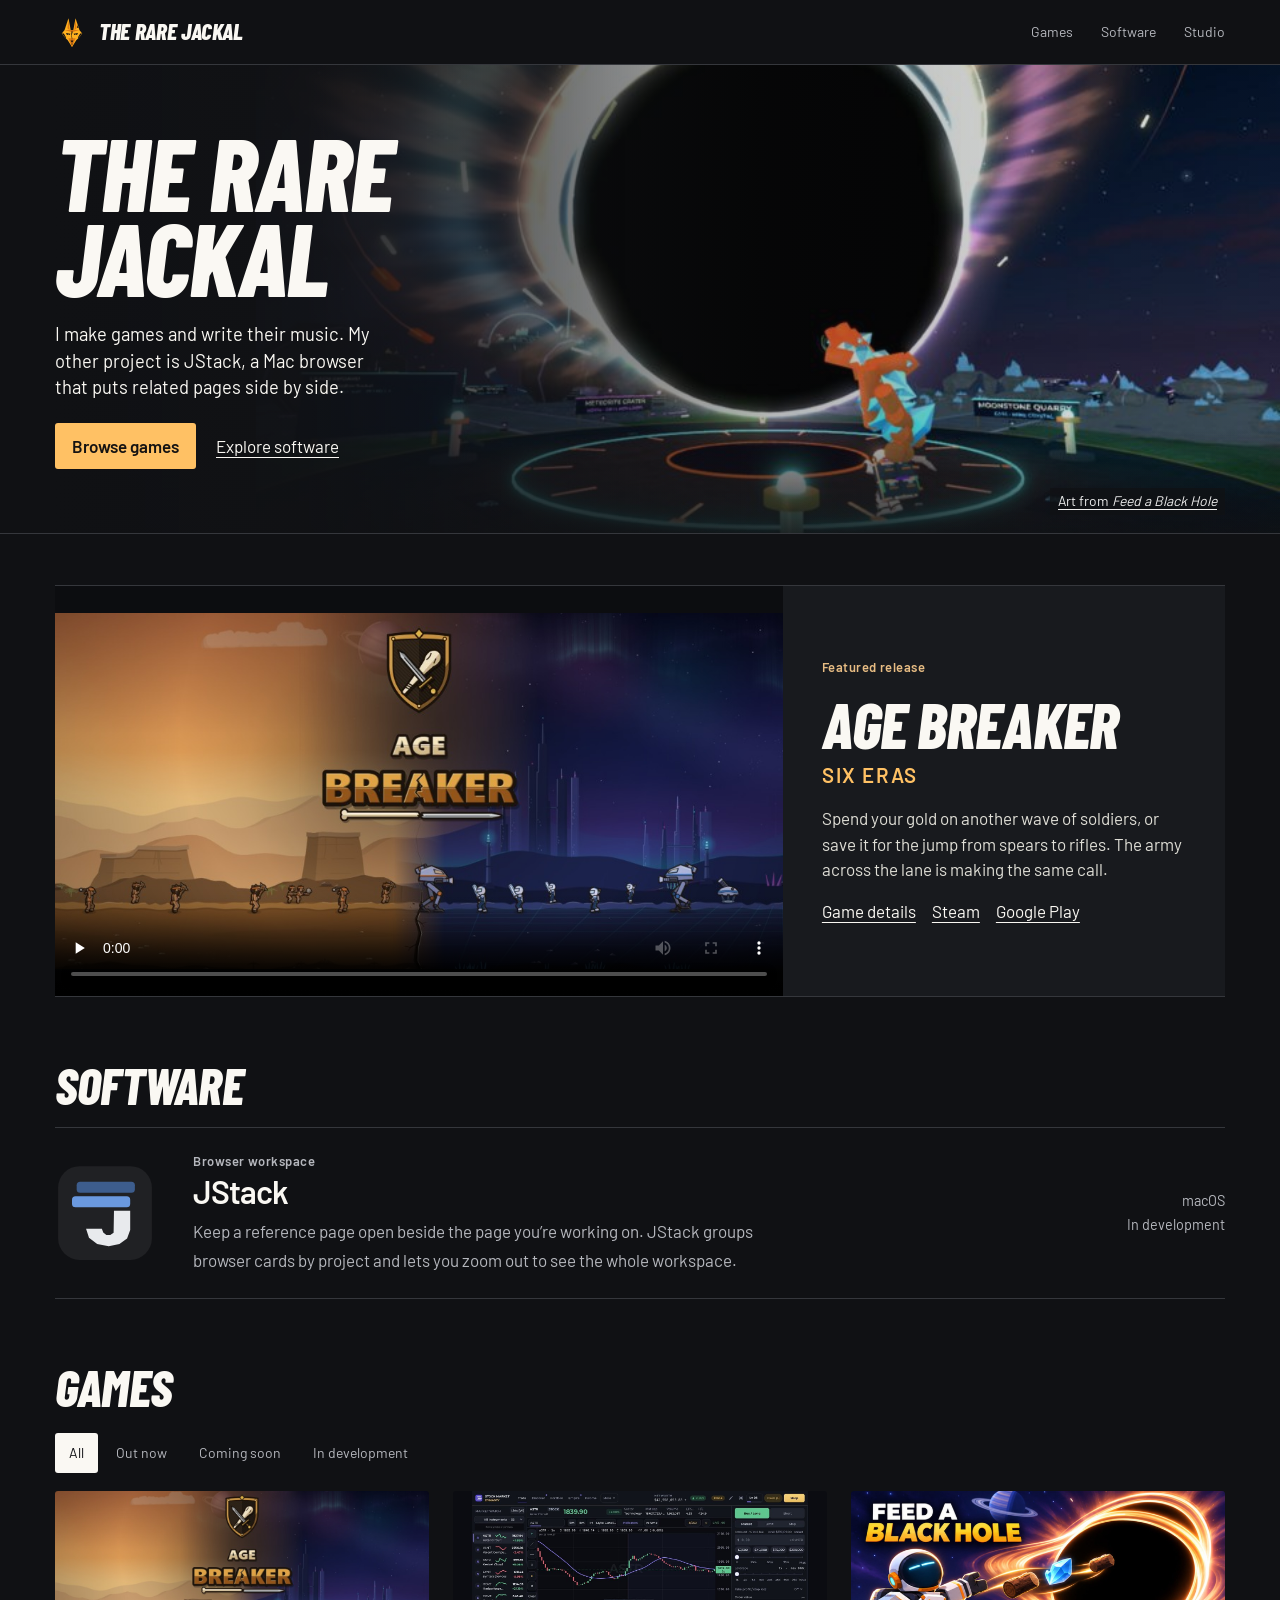
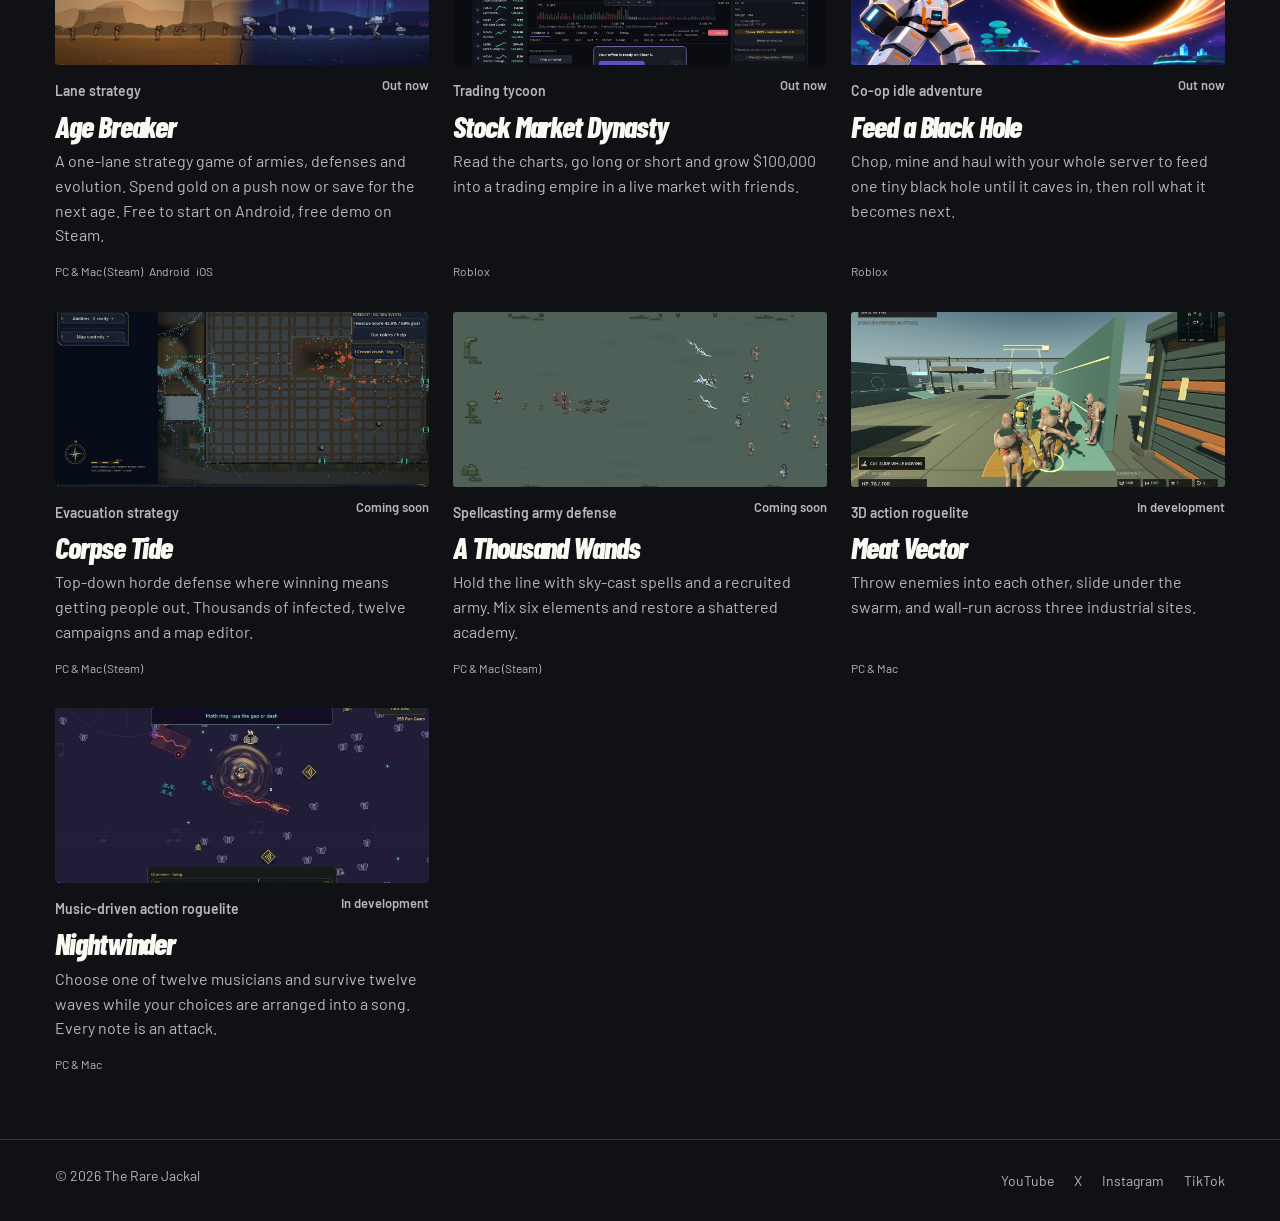
==== index.html @ 765738dc "Restore a dark studio identity with game artwork and bespoke project copy" ====
<!DOCTYPE html>
<html lang="en">
<head>
<meta charset="utf-8">
<meta name="viewport" content="width=device-width, initial-scale=1">
<title>The Rare Jackal · Independent Development Studio</title>
<meta name="description" content="The Rare Jackal is an independent, one-person development studio for games, software, and interactive experiments.">
<link rel="canonical" href="https://rarejackal.com/">
<meta name="theme-color" content="#101114">
<meta property="og:type" content="website">
<meta property="og:site_name" content="The Rare Jackal">
<meta property="og:title" content="The Rare Jackal · Independent Development Studio">
<meta property="og:description" content="The Rare Jackal is an independent, one-person development studio for games, software, and interactive experiments.">
<meta property="og:url" content="https://rarejackal.com/">
<meta property="og:image" content="https://rarejackal.com/assets/og.png?v=0aefa5a3">
<meta name="twitter:card" content="summary_large_image">
<meta name="twitter:site" content="@TheRareJackal">
<link rel="icon" href="assets/mark.svg?v=38f12c35" type="image/svg+xml">
<link rel="icon" href="assets/icon-512.png?v=ac99771d" type="image/png" sizes="512x512">
<link rel="apple-touch-icon" href="assets/apple-touch-icon.png?v=670f7b81">
<link rel="stylesheet" href="assets/site.css?v=91d76487">
</head>
<body class="home">
<a class="skip" href="#main">Skip to content</a>
<nav class="nav" aria-label="Main">
  <div class="wrap">
    <a class="brand" href="./" aria-label="The Rare Jackal home"><img src="assets/mark.svg?v=38f12c35" alt="">The Rare Jackal</a>
    <ul>
      <li><a href="#games">Games</a></li>
      <li><a href="#software">Software</a></li>
      <li><a href="#studio">Studio</a></li>
    </ul>
  </div>
</nav>
<main id="main">
<header class="masthead" id="studio">
  <div class="wrap masthead-inner">
    <h1>The Rare<br>Jackal</h1>
    <p>I make games and write their music. My other project is JStack, a Mac browser that puts related pages side by side.</p>
    <nav class="project-links" aria-label="Browse projects"><a href="#games">Browse games</a><a href="#software">Explore software</a></nav>
    <a class="art-credit" href="games/feed-a-black-hole/">Art from <i>Feed a Black Hole</i></a>
  </div>
</header>
<section class="release wrap" aria-labelledby="release-title">
  <div class="release-art">
    <video src="assets/age-breaker-trailer.mp4?v=72bb2cd7" poster="assets/age-breaker.jpg?v=9fab124a" controls preload="none" playsinline aria-label="Age Breaker trailer"></video>
  </div>
  <div class="release-copy">
    <p class="kind">Featured release</p>
    <h2 id="release-title">Age Breaker<small>Six Eras</small></h2>
    <p>Spend your gold on another wave of soldiers, or save it for the jump from spears to rifles. The army across the lane is making the same call.</p>
    <div class="release-links">
      <a href="games/age-breaker/">Game details</a>
      <a href="https://store.steampowered.com/app/5431200/">Steam</a> <a href="https://play.google.com/store/apps/details?id=io.exodata.agebreaker">Google Play</a>
    </div>
  </div>
</section>
<section class="software wrap" id="software">
  <h2>Software</h2>
  <article class="software-entry">
          <img src="assets/jstack.svg?v=5a0355ba" width="100" height="100" alt="">
          <div><p class="kind">Browser workspace</p><h3>JStack</h3>
          <p>Keep a reference page open beside the page you’re working on. JStack groups browser cards by project and lets you zoom out to see the whole workspace.</p></div>
          <p class="availability">macOS<br>In development</p>
        </article>
</section>
<section id="games">
  <div class="wrap">
    <div class="section-head">
      <h2>Games</h2>
    </div>
    <div class="filters" role="group" aria-label="Filter games"><button type="button" data-k="all" aria-pressed="true">All</button><button type="button" data-k="out" aria-pressed="false">Out now</button><button type="button" data-k="soon" aria-pressed="false">Coming soon</button><button type="button" data-k="dev" aria-pressed="false">In development</button></div>
    <div class="grid">
      <a class="card" data-status="out" href="games/age-breaker/" style="--accent:#ffb01f">
        <div class="art"><img src="assets/age-breaker.jpg?v=9fab124a" alt="" loading="lazy"></div>
        <div class="body">
          <div class="top"><span class="genre">Lane strategy</span><span class="tag out">Out now</span></div>
          <h3>Age Breaker</h3>
          <p>A one-lane strategy game of armies, defenses and evolution. Spend gold on a push now or save for the next age. Free to start on Android, free demo on Steam.</p>
          <div class="chips"><span>PC &amp; Mac (Steam)</span><span>Android</span><span>iOS</span></div>
        </div>
      </a>
      <a class="card" data-status="out" href="games/stock-market-dynasty/" style="--accent:#3ee07a">
        <div class="art"><img src="assets/stock-market-dynasty.jpg?v=1f553d8a" alt="" loading="lazy"></div>
        <div class="body">
          <div class="top"><span class="genre">Trading tycoon</span><span class="tag out">Out now</span></div>
          <h3>Stock Market Dynasty</h3>
          <p>Read the charts, go long or short and grow $100,000 into a trading empire in a live market with friends.</p>
          <div class="chips"><span>Roblox</span></div>
        </div>
      </a>
      <a class="card" data-status="out" href="games/feed-a-black-hole/" style="--accent:#8b5cff">
        <div class="art"><img src="assets/feed-a-black-hole.jpg?v=176bd420" alt="" loading="lazy"></div>
        <div class="body">
          <div class="top"><span class="genre">Co-op idle adventure</span><span class="tag out">Out now</span></div>
          <h3>Feed a Black Hole</h3>
          <p>Chop, mine and haul with your whole server to feed one tiny black hole until it caves in, then roll what it becomes next.</p>
          <div class="chips"><span>Roblox</span></div>
        </div>
      </a>
      <a class="card" data-status="soon" href="games/corpse-tide/" style="--accent:#ff4b52">
        <div class="art"><img src="assets/corpse-tide.jpg?v=2adc0511" alt="" loading="lazy"></div>
        <div class="body">
          <div class="top"><span class="genre">Evacuation strategy</span><span class="tag soon">Coming soon</span></div>
          <h3>Corpse Tide</h3>
          <p>Top-down horde defense where winning means getting people out. Thousands of infected, twelve campaigns and a map editor.</p>
          <div class="chips"><span>PC &amp; Mac (Steam)</span></div>
        </div>
      </a>
      <a class="card" data-status="soon" href="games/a-thousand-wands/" style="--accent:#b98cff">
        <div class="art"><img src="assets/a-thousand-wands.jpg?v=71efea26" alt="" loading="lazy"></div>
        <div class="body">
          <div class="top"><span class="genre">Spellcasting army defense</span><span class="tag soon">Coming soon</span></div>
          <h3>A Thousand Wands</h3>
          <p>Hold the line with sky-cast spells and a recruited army. Mix six elements and restore a shattered academy.</p>
          <div class="chips"><span>PC &amp; Mac (Steam)</span></div>
        </div>
      </a>
      <a class="card" data-status="dev" href="games/meat-vector/" style="--accent:#3fd4e0">
        <div class="art"><img src="assets/meat-vector.jpg?v=9cb799c8" alt="" loading="lazy"></div>
        <div class="body">
          <div class="top"><span class="genre">3D action roguelite</span><span class="tag dev">In development</span></div>
          <h3>Meat Vector</h3>
          <p>Throw enemies into each other, slide under the swarm, and wall-run across three industrial sites.</p>
          <div class="chips"><span>PC &amp; Mac</span></div>
        </div>
      </a>
      <a class="card" data-status="dev" href="games/nightwinder/" style="--accent:#e8c26a">
        <div class="art"><img src="assets/nightwinder.jpg?v=10ef9610" alt="" loading="lazy"></div>
        <div class="body">
          <div class="top"><span class="genre">Music-driven action roguelite</span><span class="tag dev">In development</span></div>
          <h3>Nightwinder</h3>
          <p>Choose one of twelve musicians and survive twelve waves while your choices are arranged into a song. Every note is an attack.</p>
          <div class="chips"><span>PC &amp; Mac</span></div>
        </div>
      </a>
    </div>
  </div>
</section>

</main>

<footer id="follow">
  <div class="wrap">
    <span>© 2026 The Rare Jackal</span>
    <nav class="foot-social" aria-label="Social">
      <a href="https://www.youtube.com/@RareJackal">YouTube</a>
      <a href="https://x.com/TheRareJackal">X</a>
      <a href="https://www.instagram.com/therarejackaldev/">Instagram</a>
      <a href="https://www.tiktok.com/@rare.jackal">TikTok</a>
    </nav>
  </div>
</footer>
<script src="assets/site.js?v=eb383551" defer></script>
</body>
</html>
---- assets/site.css ----
@font-face {
  font-family: Barlow;
  src: url("fonts/barlow-regular.ttf") format("truetype");
  font-weight: 400;
  font-display: swap;
}
@font-face {
  font-family: Barlow;
  src: url("fonts/barlow-semibold.ttf") format("truetype");
  font-weight: 600;
  font-display: swap;
}
@font-face {
  font-family: "Barlow Condensed";
  src: url("fonts/barlow-condensed-extrabold-italic.ttf") format("truetype");
  font-style: italic;
  font-weight: 800;
  font-display: swap;
}
:root{
  --bg:#101114; --bg-2:#181a1e; --bg-3:#292b30; --line:#35373c; color-scheme:dark;
  --ink:#faf8f3; --muted:#b5b7bd; --amber:#ffc164; --accent:#ffc164;
  --display:"Barlow Condensed","Arial Narrow",sans-serif; --body:"Barlow",system-ui,sans-serif;
  --r:14px; --ease:cubic-bezier(.2,.7,.1,1);
}
*{box-sizing:border-box;margin:0;padding:0}

body{background:var(--bg);color:var(--ink);font:400 17px/1.65 var(--body);-webkit-font-smoothing:antialiased;overflow-x:hidden}
a{color:inherit}
img,video,svg{display:block;max-width:100%}
:focus-visible{outline:2px solid var(--accent);outline-offset:3px}
::selection{background:var(--amber);color:#16110a}
[id]{scroll-margin-top:80px}
.skip{position:absolute;left:-999px;top:8px;z-index:200;background:var(--amber);color:#16110a;padding:10px 14px;font-weight:600;border-radius:8px}
.skip:focus{left:8px}
.wrap{width:min(1120px,100% - 32px);margin-inline:auto}
.eyebrow{display:flex;align-items:center;gap:10px;font:600 12px/1 var(--body);letter-spacing:.16em;text-transform:uppercase;color:var(--accent)}
.eyebrow::before{content:"";width:22px;height:2px;background:currentColor;border-radius:2px}
h1,h2,h3{font-family:var(--display);font-weight:700;line-height:1.05;letter-spacing:-.035em}

/* nav */
.nav{position:sticky;top:0;z-index:60;background:var(--bg);border-bottom:1px solid var(--line)}
.nav .wrap{display:flex;align-items:center;justify-content:space-between;height:64px}
.brand{display:flex;align-items:center;gap:10px;text-decoration:none;font:700 16px var(--display);letter-spacing:-.02em}
.brand img{width:34px;height:34px}
.nav ul{display:flex;gap:28px;list-style:none;font-size:14px;font-weight:500}
.nav ul a{text-decoration:none;color:var(--muted);transition:color .2s}
.nav ul a:hover{color:var(--ink)}

/* buttons */
.btns{display:flex;flex-wrap:wrap;gap:10px}
.btn{display:inline-flex;align-items:center;justify-content:center;padding:12px 20px;font:600 14px/1.2 var(--body);text-decoration:none;border:0;border-radius:10px;cursor:pointer;transition:background .2s,filter .2s}
.btn-primary{background:var(--accent);color:#120d06}
.btn-primary:hover{filter:brightness(1.08)}
.btn-ghost{background:rgba(255,255,255,.07);color:var(--ink)}
a.btn-ghost:hover,button.btn-ghost:hover{background:rgba(255,255,255,.13)}
.btn-off{background:transparent;color:var(--muted);box-shadow:inset 0 0 0 1px var(--line);cursor:default}

/* tags */
.tag{display:inline-block;align-self:flex-start;padding:5px 9px;font:600 11px/1 var(--body);letter-spacing:.1em;text-transform:uppercase;border-radius:999px;white-space:nowrap}
.tag.out{background:rgba(255,176,31,.14);color:#ffc44d}
.tag.soon{background:rgba(95,227,192,.12);color:#5fe3c0}
.tag.dev{background:rgba(255,255,255,.06);color:var(--muted)}
.chips{display:flex;gap:6px;flex-wrap:wrap}
.chips span{font-size:12px;padding:3px 9px;background:rgba(255,255,255,.05);color:var(--muted);border-radius:999px}

section{padding:64px 0;position:relative}
.section-head{display:flex;justify-content:space-between;align-items:end;gap:24px;margin-bottom:22px}
.section-head h2{font-size:clamp(32px,4vw,50px);}
.section-head p{color:var(--muted);max-width:38ch}

.genre{color:var(--accent);font-weight:600;font-size:14px}
.when{font-size:13px;color:var(--muted)}

/* filters */
.filters{display:inline-flex;gap:4px;padding:4px;margin-bottom:18px;background:var(--bg-2);border:1px solid var(--line);border-radius:12px;flex-wrap:wrap}
.filters button{font:500 14px var(--body);padding:8px 14px;background:transparent;color:var(--muted);border:0;border-radius:8px;cursor:pointer;transition:background .2s,color .2s}
.filters button[aria-pressed="true"]{background:var(--bg-3);color:var(--ink)}
.filters button:hover:not([aria-pressed="true"]){color:var(--ink)}

/* cards */
.grid{display:grid;grid-template-columns:repeat(3,1fr);gap:20px}
.card{background:var(--bg-2);border:1px solid var(--line);border-radius:var(--r);overflow:hidden;display:flex;flex-direction:column;text-decoration:none}
.card:hover{border-color:var(--amber)}
.card .art{aspect-ratio:920/430;overflow:hidden;background:var(--bg-3)}
.card .art img{width:100%;height:100%;object-fit:cover}
.card .genre{color:var(--muted)}
.card .body{padding:18px 20px 20px;display:flex;flex-direction:column;gap:8px;flex:1}
.card .top{display:flex;justify-content:space-between;align-items:center;gap:10px;flex-wrap:wrap}
.card h3{font-size:21px}
.card p{color:var(--muted);font-size:16px;line-height:1.55}
.card .chips{margin-top:auto;padding-top:6px}
.card.hide{display:none}

footer{padding:24px 0;border-top:1px solid var(--line);color:var(--muted);font-size:14px}
footer .wrap{display:flex;justify-content:space-between;gap:16px;flex-wrap:wrap}
.foot-social{display:flex;gap:20px;flex-wrap:wrap}
.foot-social a{text-decoration:none}
.foot-social a:hover{color:var(--ink)}

/* game page */
.ghero{position:relative;min-height:min(50svh,480px);display:flex;align-items:flex-end;padding:64px 0 32px;overflow:hidden}
.ghero .bg{position:absolute;inset:0;background-size:cover;background-position:center;-webkit-mask-image:linear-gradient(to bottom,#000 40%,transparent 100%);mask-image:linear-gradient(to bottom,#000 40%,transparent 100%)}
.ghero::before{content:"";position:absolute;inset:0;z-index:1;background:linear-gradient(90deg,rgba(12,12,17,.92) 0%,rgba(12,12,17,.65) 50%,rgba(12,12,17,.2) 100%),radial-gradient(60% 55% at 0% 80%,color-mix(in srgb,var(--accent) 18%,transparent),transparent 70%)}
.ghero .wrap{position:relative;z-index:2}
.crumb{font-size:13px;color:var(--muted);margin-bottom:18px}
.crumb a{text-decoration:none;color:var(--muted)}
.crumb a:hover{color:var(--ink)}
.ghero h1{font-size:clamp(44px,6.4vw,88px);line-height:1.02;max-width:14ch}
.ghero .sub{font:700 clamp(18px,2vw,24px) var(--display);color:var(--accent);text-transform:uppercase;letter-spacing:.05em;margin-top:10px}
.ghero .tagline{font-size:clamp(18px,1.7vw,21px);max-width:40ch;margin:14px 0 16px}
.ghero .meta{display:flex;gap:12px;align-items:center;flex-wrap:wrap;margin-bottom:22px}
.trailer{background:#000;aspect-ratio:16/9;border-radius:var(--r);overflow:hidden;border:1px solid var(--line)}
.trailer video{width:100%;height:100%;object-fit:cover}
.concept .wrap{display:grid;grid-template-columns:.85fr 1.15fr;gap:64px;align-items:start}
.concept .copy p{color:var(--muted);margin-bottom:14px}
.features{display:grid;grid-template-columns:repeat(3,1fr);gap:12px}
.feature{background:var(--bg-2);border:1px solid var(--line);border-radius:12px;padding:18px 20px;border-top:2px solid var(--accent)}
.feature h3{font:700 17px/1.25 var(--display);text-transform:uppercase;margin-bottom:6px}
.feature p{font-size:15px;color:var(--muted);line-height:1.55}
.gallery{display:grid;grid-template-columns:repeat(4,1fr);grid-auto-rows:clamp(120px,12.5vw,165px);gap:12px}
.gallery button{position:relative;border:0;padding:0;background:#000;cursor:zoom-in;overflow:hidden;border-radius:10px}
.gallery button:first-child{grid-column:span 2;grid-row:span 2}
.gallery.few{grid-template-columns:1fr 1fr;grid-auto-rows:clamp(180px,26vw,320px)}
.gallery.few button:first-child{grid-column:auto;grid-row:auto}
.gallery img{width:100%;height:100%;object-fit:cover;transition:transform .5s var(--ease)}
.gallery button:hover img{transform:scale(1.03)}
.gallery .caption{position:absolute;left:0;right:0;bottom:0;padding:24px 12px 10px;font-size:13px;text-align:left;color:var(--ink);background:linear-gradient(transparent,rgba(0,0,0,.75));opacity:0;transition:opacity .3s}
.gallery button:hover .caption,.gallery button:focus-visible .caption{opacity:1}
.wip{font-size:13px;color:var(--muted);margin-top:14px}
.pager{display:grid;grid-template-columns:1fr 1fr;gap:16px}
.pager a{display:flex;flex-direction:column;gap:2px;padding:18px 22px;border:1px solid var(--line);border-radius:var(--r);text-decoration:none;transition:border-color .25s}
.pager a:hover{border-color:color-mix(in srgb,var(--accent) 45%,var(--line))}
.pager a span{font-size:13px;color:var(--muted)}
.pager a b{font:700 20px var(--display);text-transform:uppercase}
.pager a.nxt{text-align:right;align-items:flex-end}

/* lightbox */
.lb{position:fixed;inset:0;z-index:150;background:rgba(5,5,8,.94);display:none;align-items:center;justify-content:center;padding:60px 70px}
.lb.open{display:flex}
.lb img{max-width:100%;max-height:100%;object-fit:contain;border-radius:8px}
.lb p{position:absolute;bottom:18px;left:0;right:0;text-align:center;color:var(--muted);font-size:14px}
.lb button{position:absolute;background:rgba(255,255,255,.08);border:0;color:var(--ink);width:44px;height:44px;font-size:20px;cursor:pointer;border-radius:999px}
.lb button:hover{background:rgba(255,255,255,.18)}
.lb .x{top:16px;right:16px}.lb .pv{left:12px;top:50%}.lb .nx{right:12px;top:50%}

@media (max-width:980px){.grid{grid-template-columns:1fr 1fr}.features{grid-template-columns:1fr 1fr}.gallery{grid-template-columns:1fr 1fr;grid-auto-rows:clamp(110px,26vw,200px)}.gallery button{grid-column:auto!important}.gallery:not(.few) button:first-child{grid-column:span 2!important}}
@media (max-width:760px){
  .nav ul{gap:12px}
  .brand{font-size:14px}
  .brand img{width:28px;height:28px}
  .concept .wrap{grid-template-columns:1fr}
  .concept .wrap{gap:24px}
  .grid,.pager,.features,.disciplines{grid-template-columns:1fr}
  .section-head{flex-direction:column;align-items:start}
  section{padding:40px 0}
  .ghero{min-height:auto;padding:52px 0 24px}
  .lb{padding:56px 8px}
}
@media (prefers-reduced-motion:reduce){
  *,*::before,*::after{transition:none!important}
}


/* Studio masthead and project index */
:root { --r: 5px; }

.wrap { width: min(1170px, calc(100% - clamp(32px, 8vw, 112px))); }
.brand, .masthead h1, .release h2, .software h2, .section-head h2, .concept h2, .ghero h1 {
  font: italic 800 1em/.94 var(--display); letter-spacing: -.015em; text-transform: uppercase;
}
.brand { font-size: 1.45rem; }
.nav { background: #101114; }
.nav a:hover { color: var(--amber); }
.masthead {
  position: relative; isolation: isolate; background: #10141d;
  border-bottom: 1px solid var(--line);
}
.masthead::before {
  content: ""; position: absolute; inset: 0; z-index: -1;
  background: linear-gradient(90deg, #101114 4%, rgba(16,17,20,.94) 24%, rgba(16,17,20,.3) 60%, rgba(16,17,20,.08)),
    linear-gradient(0deg, rgba(16,17,20,.85), transparent 22%),
    url("games/feed-a-black-hole/1.jpg") right center / 80% auto no-repeat;
}
.masthead-inner { position: relative; padding-block: clamp(40px, 5vw, 76px); }
.masthead h1 { font-size: clamp(5.1rem, 8vw, 8rem); line-height: .83; }
.masthead p { max-width: 33ch; margin: 22px 0; font-size: 1.15rem; line-height: 1.45; }
.project-links { display: flex; gap: 20px; align-items: center; }
.project-links a, .release-links a, .art-credit { text-underline-offset: .24em; }
.project-links a:first-child { background: var(--amber); color: #151312; text-decoration: none; padding: 9px 17px; border-radius: 3px; font-weight: 600; }
.art-credit { position: absolute; bottom: 18px; right: 0; font-size: .87rem; color: #eee; background:#101114b8; padding:2px 8px; }
.release { margin-top: clamp(30px, 4vw, 58px); border-block: 1px solid var(--line); }
.release { padding: 0; display: grid; grid-template-columns: minmax(0, 1.65fr) minmax(0, 1fr); background: var(--bg-2); color: var(--ink); }
.release-art { align-self: center; background: #0c0d10; }
.release-art video { width: 100%; aspect-ratio: 16/9; object-fit: contain; }
.release-copy { padding: clamp(24px, 3vw, 46px); align-self: center; }
.kind { font: 600 .81rem/1.4 var(--body); letter-spacing: .035em; }
.release .kind { color: #e7bc83; }
.release h2 { font-size: clamp(3rem, 5vw, 5rem); margin: .28em 0; }
.release h2 small { display: block; font: 600 .32em/1.3 var(--body); color: var(--amber); letter-spacing:.08em; margin-top:8px; }
.release-copy > p:not(.kind) { color: #dfded6; line-height: 1.5; }
.release-links { display: flex; flex-wrap: wrap; gap: 0 16px; }
.release-copy a, .software-entry a { display: inline-block; margin-top: 14px; text-underline-offset: .25em; }
.software { padding-block: clamp(36px, 5vw, 72px) 0; }
.software h2, .section-head h2, .concept h2 { font-size: clamp(2.1rem, 4vw, 3.4rem); }
.software-entry { display: grid; grid-template-columns: auto minmax(0, 1fr) auto; align-items: center; gap: clamp(16px, 3vw, 42px); padding-block: 24px; border-block: 1px solid var(--line); margin-top: 18px; }
.software-entry + .software-entry { border-top: 0; margin-top: 0; }
.software-entry img { width: clamp(64px, 9vw, 100px); height: auto; }
.software-entry h3 { font: 600 2rem/1.1 var(--body); margin: 4px 0 8px; }
.software-entry p { max-width: 58ch; color: var(--muted); }
.availability { font-size: .9rem; text-align: right; }
.home .grid { gap: 30px 24px; }
.home .card { border: 0; border-radius: 0; background: transparent; }
.home .card .body { padding: 14px 0 0; }
.home .card h3 { font: italic 800 1.9rem/1 var(--display); }
.home .card:hover h3 { text-decoration: underline; text-underline-offset: .16em; }
.home .card .art { border-radius: 3px; }
.home .tag, .home .chips span { background: transparent; color: var(--muted); padding: 0; }
.home .tag { text-transform: none; letter-spacing: normal; font-size: .81rem; }
.home .filters { border: 0; padding: 0; background: transparent; gap: 4px; }
.home .filters button { border-radius: 3px; min-height: 40px; }
.home .filters button[aria-pressed=true] { background: var(--ink); color: var(--bg); }
.feature { background: transparent; border: 0; border-top: 1px solid var(--line); border-radius: 0; padding: 18px 0; }
.features { gap: 16px 30px; }
.feature h3, .pager a b { font-family: var(--body); text-transform: none; }
.feature p { font-size: 1rem; }
.foot-social a { padding-block: 5px; }
@media (max-width:760px) {
  .release { grid-template-columns: 1fr; }
  .masthead::before { background-size: auto, auto, cover; background-position: center, center, 55% center; }
  .masthead::after { content: ""; position: absolute; inset: 0; z-index: -1; background: linear-gradient(90deg, #10111470, #10111430); }
  .masthead-inner { padding-bottom: 60px; }
  .art-credit { font-size: .8rem; bottom: 10px; }
  .brand { font-size: 1.15rem; }
  .masthead p { max-width: 29ch; }
  .release-copy { padding: 20px; }
  .software-entry { grid-template-columns: auto minmax(0, 1fr); align-items: start; gap: 12px 16px; }
  .availability { grid-column: 2; text-align: left; }

  .nav ul { gap: 10px; }
}
@media (max-width:400px) {
  .home .filters { display: grid; grid-template-columns: 1fr 1fr; }
  .nav .wrap { width: calc(100% - 20px); }
  .nav ul { font-size: .81rem; }
  .brand { gap: 4px; }
}

.ghero h1 { font-size: clamp(3.6rem, 8vw, 7.8rem); }
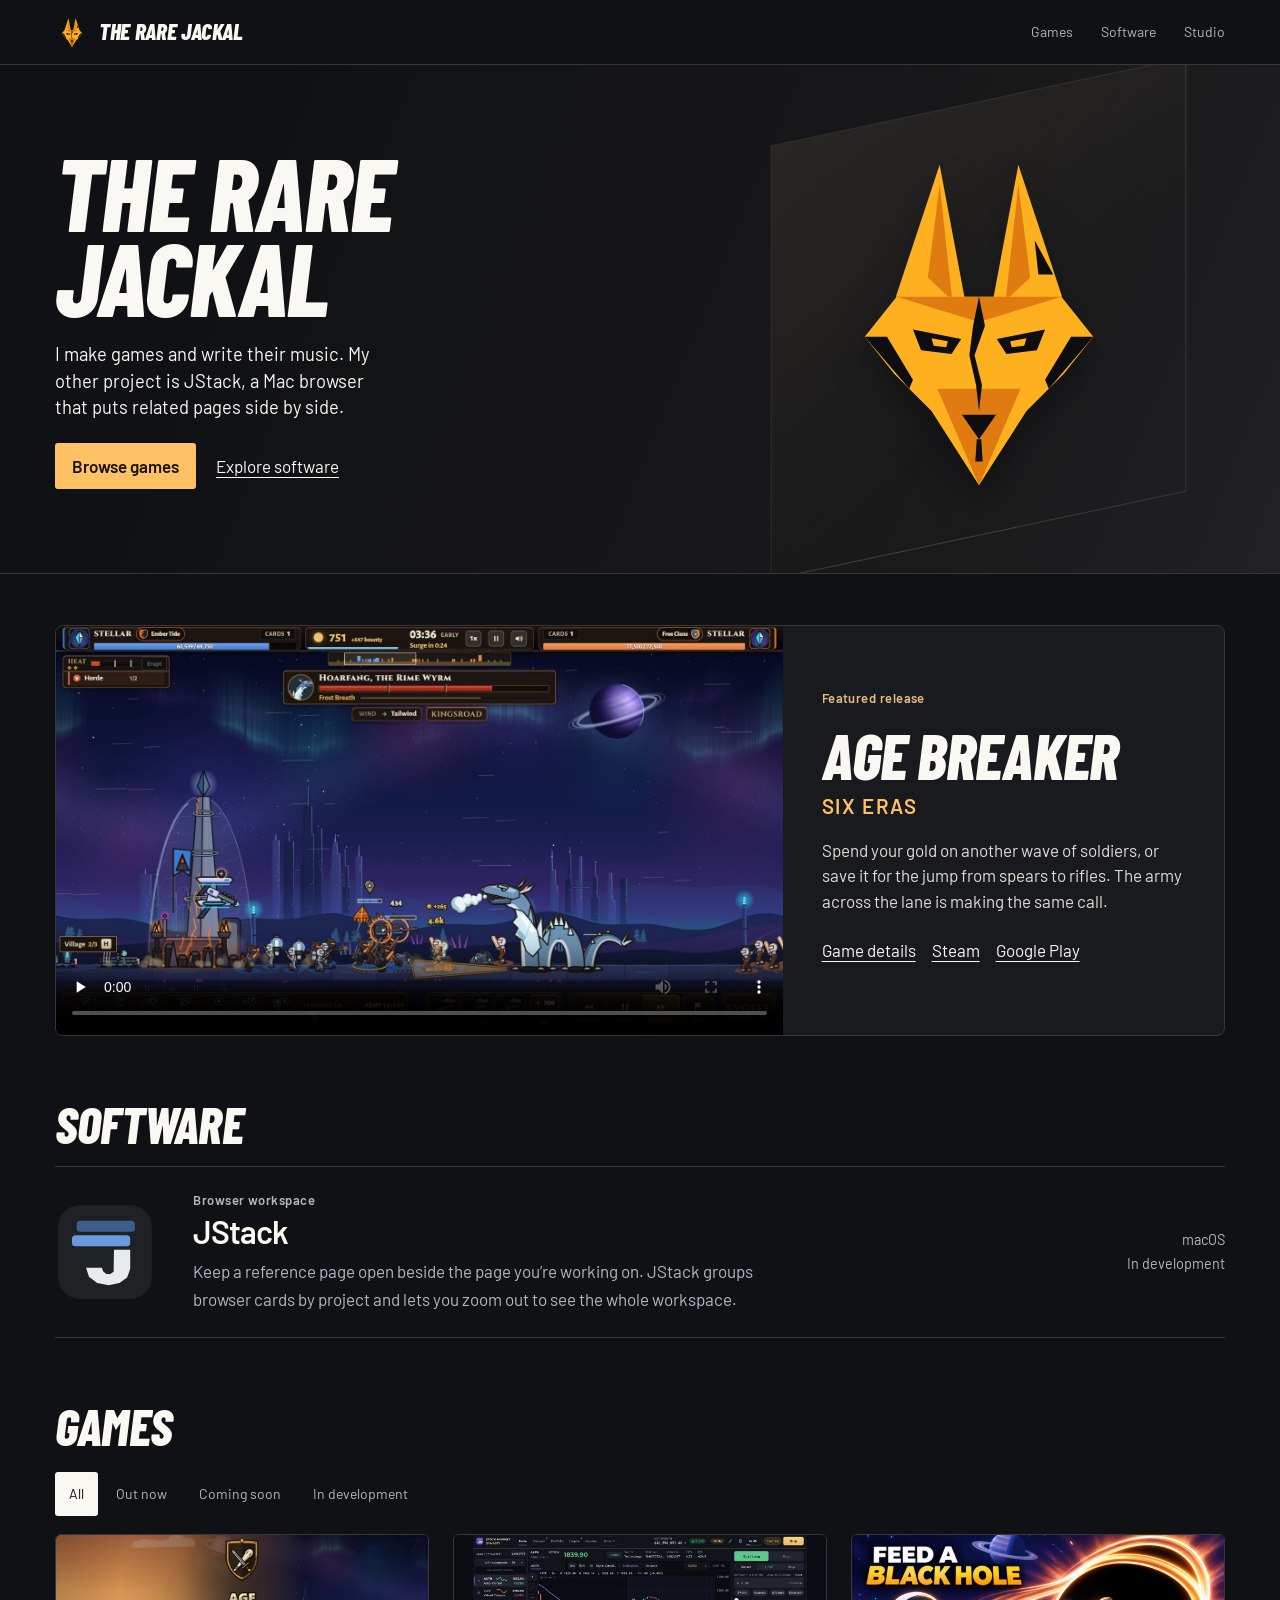
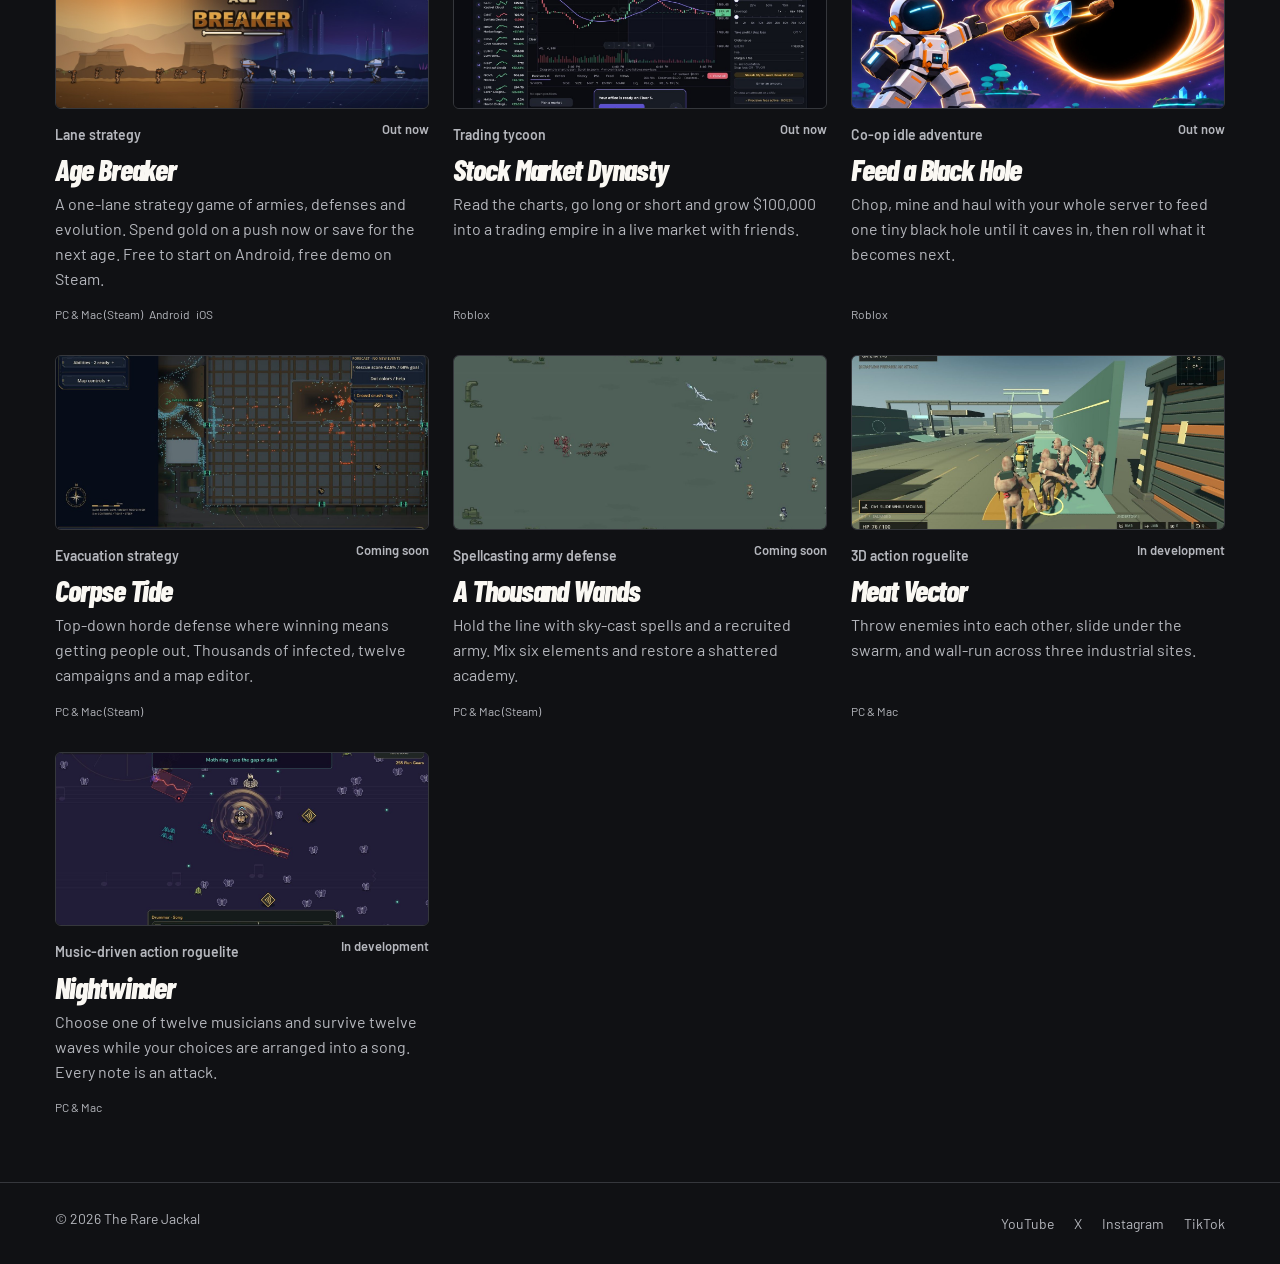
==== commit 6752fc34: "Sharpen the studio masthead and adapt media layouts across devices" ====
--- a/index.html
+++ b/index.html
@@ -18,7 +18,7 @@
 <link rel="icon" href="assets/mark.svg?v=38f12c35" type="image/svg+xml">
 <link rel="icon" href="assets/icon-512.png?v=ac99771d" type="image/png" sizes="512x512">
 <link rel="apple-touch-icon" href="assets/apple-touch-icon.png?v=670f7b81">
-<link rel="stylesheet" href="assets/site.css?v=91d76487">
+<link rel="stylesheet" href="assets/site.css?v=9a11821d">
 </head>
 <body class="home">
 <a class="skip" href="#main">Skip to content</a>
@@ -35,15 +35,17 @@
 <main id="main">
 <header class="masthead" id="studio">
   <div class="wrap masthead-inner">
-    <h1>The Rare<br>Jackal</h1>
+    <div class="studio-copy">
+      <h1>The Rare<br>Jackal</h1>
     <p>I make games and write their music. My other project is JStack, a Mac browser that puts related pages side by side.</p>
     <nav class="project-links" aria-label="Browse projects"><a href="#games">Browse games</a><a href="#software">Explore software</a></nav>
-    <a class="art-credit" href="games/feed-a-black-hole/">Art from <i>Feed a Black Hole</i></a>
+    </div>
+    <div class="studio-emblem" aria-hidden="true"><img src="assets/mark.svg?v=38f12c35" alt="" width="1024" height="1024"></div>
   </div>
 </header>
 <section class="release wrap" aria-labelledby="release-title">
   <div class="release-art">
-    <video src="assets/age-breaker-trailer.mp4?v=72bb2cd7" poster="assets/age-breaker.jpg?v=9fab124a" controls preload="none" playsinline aria-label="Age Breaker trailer"></video>
+    <video src="assets/age-breaker-trailer.mp4?v=72bb2cd7" poster="assets/games/age-breaker/1.jpg?v=8af7e169" controls preload="none" playsinline aria-label="Age Breaker trailer"></video>
   </div>
   <div class="release-copy">
     <p class="kind">Featured release</p>
@@ -151,6 +153,6 @@
     </nav>
   </div>
 </footer>
-<script src="assets/site.js?v=eb383551" defer></script>
+<script src="assets/site.js?v=40baa9c7" defer></script>
 </body>
 </html>
--- a/assets/site.css
+++ b/assets/site.css
@@ -25,7 +25,7 @@
 }
 *{box-sizing:border-box;margin:0;padding:0}
 
-body{background:var(--bg);color:var(--ink);font:400 17px/1.65 var(--body);-webkit-font-smoothing:antialiased;overflow-x:hidden}
+body{background:var(--bg);color:var(--ink);font:400 17px/1.65 var(--body);-webkit-font-smoothing:antialiased}
 a{color:inherit}
 img,video,svg{display:block;max-width:100%}
 :focus-visible{outline:2px solid var(--accent);outline-offset:3px}
@@ -69,7 +69,7 @@
 .section-head h2{font-size:clamp(32px,4vw,50px);}
 .section-head p{color:var(--muted);max-width:38ch}
 
-.genre{color:var(--accent);font-weight:600;font-size:14px}
+.genre{color:color-mix(in srgb,var(--accent) 72%,white);font-weight:600;font-size:14px}
 .when{font-size:13px;color:var(--muted)}
 
 /* filters */
@@ -99,10 +99,10 @@
 .foot-social a:hover{color:var(--ink)}
 
 /* game page */
-.ghero{position:relative;min-height:min(50svh,480px);display:flex;align-items:flex-end;padding:64px 0 32px;overflow:hidden}
-.ghero .bg{position:absolute;inset:0;background-size:cover;background-position:center;-webkit-mask-image:linear-gradient(to bottom,#000 40%,transparent 100%);mask-image:linear-gradient(to bottom,#000 40%,transparent 100%)}
-.ghero::before{content:"";position:absolute;inset:0;z-index:1;background:linear-gradient(90deg,rgba(12,12,17,.92) 0%,rgba(12,12,17,.65) 50%,rgba(12,12,17,.2) 100%),radial-gradient(60% 55% at 0% 80%,color-mix(in srgb,var(--accent) 18%,transparent),transparent 70%)}
-.ghero .wrap{position:relative;z-index:2}
+.ghero{padding-block:clamp(32px,5vw,76px);border-bottom:1px solid var(--line);background:linear-gradient(115deg,color-mix(in srgb,var(--accent) 6%,var(--bg)),var(--bg) 62%)}
+.game-intro{display:grid;grid-template-columns:minmax(0,1fr) minmax(0,1.05fr);align-items:center;gap:clamp(24px,4vw,64px)}
+.game-preview{justify-self:center;max-width:100%;overflow:hidden;border:1px solid var(--line);border-radius:8px;background:#090a0b}
+.game-preview img{width:auto;height:auto;max-width:100%;max-height:400px}
 .crumb{font-size:13px;color:var(--muted);margin-bottom:18px}
 .crumb a{text-decoration:none;color:var(--muted)}
 .crumb a:hover{color:var(--ink)}
@@ -118,13 +118,10 @@
 .feature{background:var(--bg-2);border:1px solid var(--line);border-radius:12px;padding:18px 20px;border-top:2px solid var(--accent)}
 .feature h3{font:700 17px/1.25 var(--display);text-transform:uppercase;margin-bottom:6px}
 .feature p{font-size:15px;color:var(--muted);line-height:1.55}
-.gallery{display:grid;grid-template-columns:repeat(4,1fr);grid-auto-rows:clamp(120px,12.5vw,165px);gap:12px}
-.gallery button{position:relative;border:0;padding:0;background:#000;cursor:zoom-in;overflow:hidden;border-radius:10px}
-.gallery button:first-child{grid-column:span 2;grid-row:span 2}
-.gallery.few{grid-template-columns:1fr 1fr;grid-auto-rows:clamp(180px,26vw,320px)}
-.gallery.few button:first-child{grid-column:auto;grid-row:auto}
-.gallery img{width:100%;height:100%;object-fit:cover;transition:transform .5s var(--ease)}
-.gallery button:hover img{transform:scale(1.03)}
+.gallery{display:grid;grid-template-columns:repeat(auto-fit,minmax(min(100%,235px),1fr));gap:12px}
+.gallery button{min-width:0;aspect-ratio:16/10;position:relative;border:1px solid var(--line);background:#0a0b0e;cursor:zoom-in;border-radius:6px;overflow:hidden}
+.gallery picture,.gallery img{width:100%;height:100%;display:block}
+.gallery img{object-fit:contain}
 .gallery .caption{position:absolute;left:0;right:0;bottom:0;padding:24px 12px 10px;font-size:13px;text-align:left;color:var(--ink);background:linear-gradient(transparent,rgba(0,0,0,.75));opacity:0;transition:opacity .3s}
 .gallery button:hover .caption,.gallery button:focus-visible .caption{opacity:1}
 .wip{font-size:13px;color:var(--muted);margin-top:14px}
@@ -135,16 +132,15 @@
 .pager a b{font:700 20px var(--display);text-transform:uppercase}
 .pager a.nxt{text-align:right;align-items:flex-end}
 
-/* lightbox */
-.lb{position:fixed;inset:0;z-index:150;background:rgba(5,5,8,.94);display:none;align-items:center;justify-content:center;padding:60px 70px}
-.lb.open{display:flex}
-.lb img{max-width:100%;max-height:100%;object-fit:contain;border-radius:8px}
-.lb p{position:absolute;bottom:18px;left:0;right:0;text-align:center;color:var(--muted);font-size:14px}
-.lb button{position:absolute;background:rgba(255,255,255,.08);border:0;color:var(--ink);width:44px;height:44px;font-size:20px;cursor:pointer;border-radius:999px}
-.lb button:hover{background:rgba(255,255,255,.18)}
-.lb .x{top:16px;right:16px}.lb .pv{left:12px;top:50%}.lb .nx{right:12px;top:50%}
-
-@media (max-width:980px){.grid{grid-template-columns:1fr 1fr}.features{grid-template-columns:1fr 1fr}.gallery{grid-template-columns:1fr 1fr;grid-auto-rows:clamp(110px,26vw,200px)}.gallery button{grid-column:auto!important}.gallery:not(.few) button:first-child{grid-column:span 2!important}}
+/* Screenshot viewer */
+.lb{padding:0;border:0;max-width:none;max-height:none;width:100%;height:100%;height:100dvh;background:#0b0c10;color:var(--ink)}
+.lb::backdrop{background:#0b0c10}
+.lb[open]{display:grid;grid-template-rows:auto minmax(0,1fr) auto;gap:12px;padding: max(12px,env(safe-area-inset-top)) max(16px,env(safe-area-inset-right)) max(12px,env(safe-area-inset-bottom)) max(16px,env(safe-area-inset-left))}
+.lb img{align-self:center;justify-self:center;width:auto;height:auto;max-width:100%;max-height:100%;object-fit:contain}
+.lb .x{justify-self:end}
+.lb button{min-width:44px;min-height:44px;border-radius:5px;color:var(--ink);background:var(--bg-3);border:1px solid var(--line);font-size:1.25rem;cursor:pointer}
+.lb footer{display:grid;grid-template-columns:auto 1fr auto;align-items:center;gap:12px;padding:8px 0 0;text-align:center}
+@media (max-width:980px){.grid,.features{grid-template-columns:repeat(2,minmax(0,1fr))}}
 @media (max-width:760px){
   .nav ul{gap:12px}
   .brand{font-size:14px}
@@ -154,8 +150,8 @@
   .grid,.pager,.features,.disciplines{grid-template-columns:1fr}
   .section-head{flex-direction:column;align-items:start}
   section{padding:40px 0}
-  .ghero{min-height:auto;padding:52px 0 24px}
-  .lb{padding:56px 8px}
+  .game-intro{grid-template-columns:1fr}
+  .game-preview img{max-height:340px}
 }
 @media (prefers-reduced-motion:reduce){
   *,*::before,*::after{transition:none!important}
@@ -172,23 +168,16 @@
 .brand { font-size: 1.45rem; }
 .nav { background: #101114; }
 .nav a:hover { color: var(--amber); }
-.masthead {
-  position: relative; isolation: isolate; background: #10141d;
-  border-bottom: 1px solid var(--line);
-}
-.masthead::before {
-  content: ""; position: absolute; inset: 0; z-index: -1;
-  background: linear-gradient(90deg, #101114 4%, rgba(16,17,20,.94) 24%, rgba(16,17,20,.3) 60%, rgba(16,17,20,.08)),
-    linear-gradient(0deg, rgba(16,17,20,.85), transparent 22%),
-    url("games/feed-a-black-hole/1.jpg") right center / 80% auto no-repeat;
-}
-.masthead-inner { position: relative; padding-block: clamp(40px, 5vw, 76px); }
+.masthead { overflow:hidden; border-bottom:1px solid var(--line); background:linear-gradient(112deg,#101114 20%,#19191a 72%,#212022); }
+.masthead-inner { display:grid; grid-template-columns:minmax(0,1.12fr) minmax(0,.88fr); align-items:center; gap:clamp(18px,4vw,60px); padding-block:clamp(32px,5vw,72px); }
+.studio-emblem { position:relative; isolation:isolate; display:grid; place-items:center; }
+.studio-emblem::before { content:""; position:absolute; z-index:-1; width:86%; aspect-ratio:1; border:1px solid #bdb2a526; transform:rotate(-12deg) skew(-12deg); background:linear-gradient(145deg,#a7947321,transparent 62%); }
+.studio-emblem img { width:min(100%,380px); height:auto; filter:drop-shadow(0 18px 17px #09090b85); }
 .masthead h1 { font-size: clamp(5.1rem, 8vw, 8rem); line-height: .83; }
 .masthead p { max-width: 33ch; margin: 22px 0; font-size: 1.15rem; line-height: 1.45; }
-.project-links { display: flex; gap: 20px; align-items: center; }
-.project-links a, .release-links a, .art-credit { text-underline-offset: .24em; }
+.project-links { display: flex; flex-wrap:wrap; gap: 20px; align-items: center; }
+.project-links a, .release-links a { text-underline-offset: .24em; }
 .project-links a:first-child { background: var(--amber); color: #151312; text-decoration: none; padding: 9px 17px; border-radius: 3px; font-weight: 600; }
-.art-credit { position: absolute; bottom: 18px; right: 0; font-size: .87rem; color: #eee; background:#101114b8; padding:2px 8px; }
 .release { margin-top: clamp(30px, 4vw, 58px); border-block: 1px solid var(--line); }
 .release { padding: 0; display: grid; grid-template-columns: minmax(0, 1.65fr) minmax(0, 1fr); background: var(--bg-2); color: var(--ink); }
 .release-art { align-self: center; background: #0c0d10; }
@@ -218,7 +207,7 @@
 .home .tag, .home .chips span { background: transparent; color: var(--muted); padding: 0; }
 .home .tag { text-transform: none; letter-spacing: normal; font-size: .81rem; }
 .home .filters { border: 0; padding: 0; background: transparent; gap: 4px; }
-.home .filters button { border-radius: 3px; min-height: 40px; }
+.home .filters button { border-radius: 3px; min-height: 44px; }
 .home .filters button[aria-pressed=true] { background: var(--ink); color: var(--bg); }
 .feature { background: transparent; border: 0; border-top: 1px solid var(--line); border-radius: 0; padding: 18px 0; }
 .features { gap: 16px 30px; }
@@ -227,10 +216,6 @@
 .foot-social a { padding-block: 5px; }
 @media (max-width:760px) {
   .release { grid-template-columns: 1fr; }
-  .masthead::before { background-size: auto, auto, cover; background-position: center, center, 55% center; }
-  .masthead::after { content: ""; position: absolute; inset: 0; z-index: -1; background: linear-gradient(90deg, #10111470, #10111430); }
-  .masthead-inner { padding-bottom: 60px; }
-  .art-credit { font-size: .8rem; bottom: 10px; }
   .brand { font-size: 1.15rem; }
   .masthead p { max-width: 29ch; }
   .release-copy { padding: 20px; }
@@ -247,3 +232,29 @@
 }
 
 .ghero h1 { font-size: clamp(3.6rem, 8vw, 7.8rem); }
+
+.nav ul a { display:inline-flex; min-height:44px; align-items:center; }
+.release { border:1px solid var(--line); border-radius:8px; overflow:hidden; }
+.release-links a { min-height:44px; display:inline-flex; align-items:center; }
+.home .card .art { border:1px solid var(--line); border-radius:6px; }
+.home .card:focus-visible .art,.home .card:hover .art { border-color:var(--amber); }
+.trailer { max-width:960px; margin-inline:auto; }
+.trailer video { object-fit:contain; }
+@media (max-width:600px) {
+  .masthead-inner { grid-template-columns:minmax(0,1fr) minmax(0,.52fr); gap:0; }
+  .studio-copy { display:contents; }
+  .masthead h1 { grid-area:1/1; font-size:clamp(3.9rem,14vw,5.1rem); }
+  .studio-emblem { grid-area:1/2; }
+  .masthead p,.project-links { grid-column:1/-1; }
+  .gallery { grid-template-columns:repeat(2,minmax(0,1fr));gap:8px; }
+  .game-preview img { max-height:none; }
+}
+@media (max-width:340px) {
+  .nav .wrap { flex-wrap:wrap; height:auto; min-height:52px; column-gap:6px; }
+  .nav ul { gap:7px; }
+  .project-links { gap:14px; }
+}
+@media (max-height:480px) and (orientation:landscape) {
+  .nav { position:static; }
+  [id] { scroll-margin-top:8px; }
+}
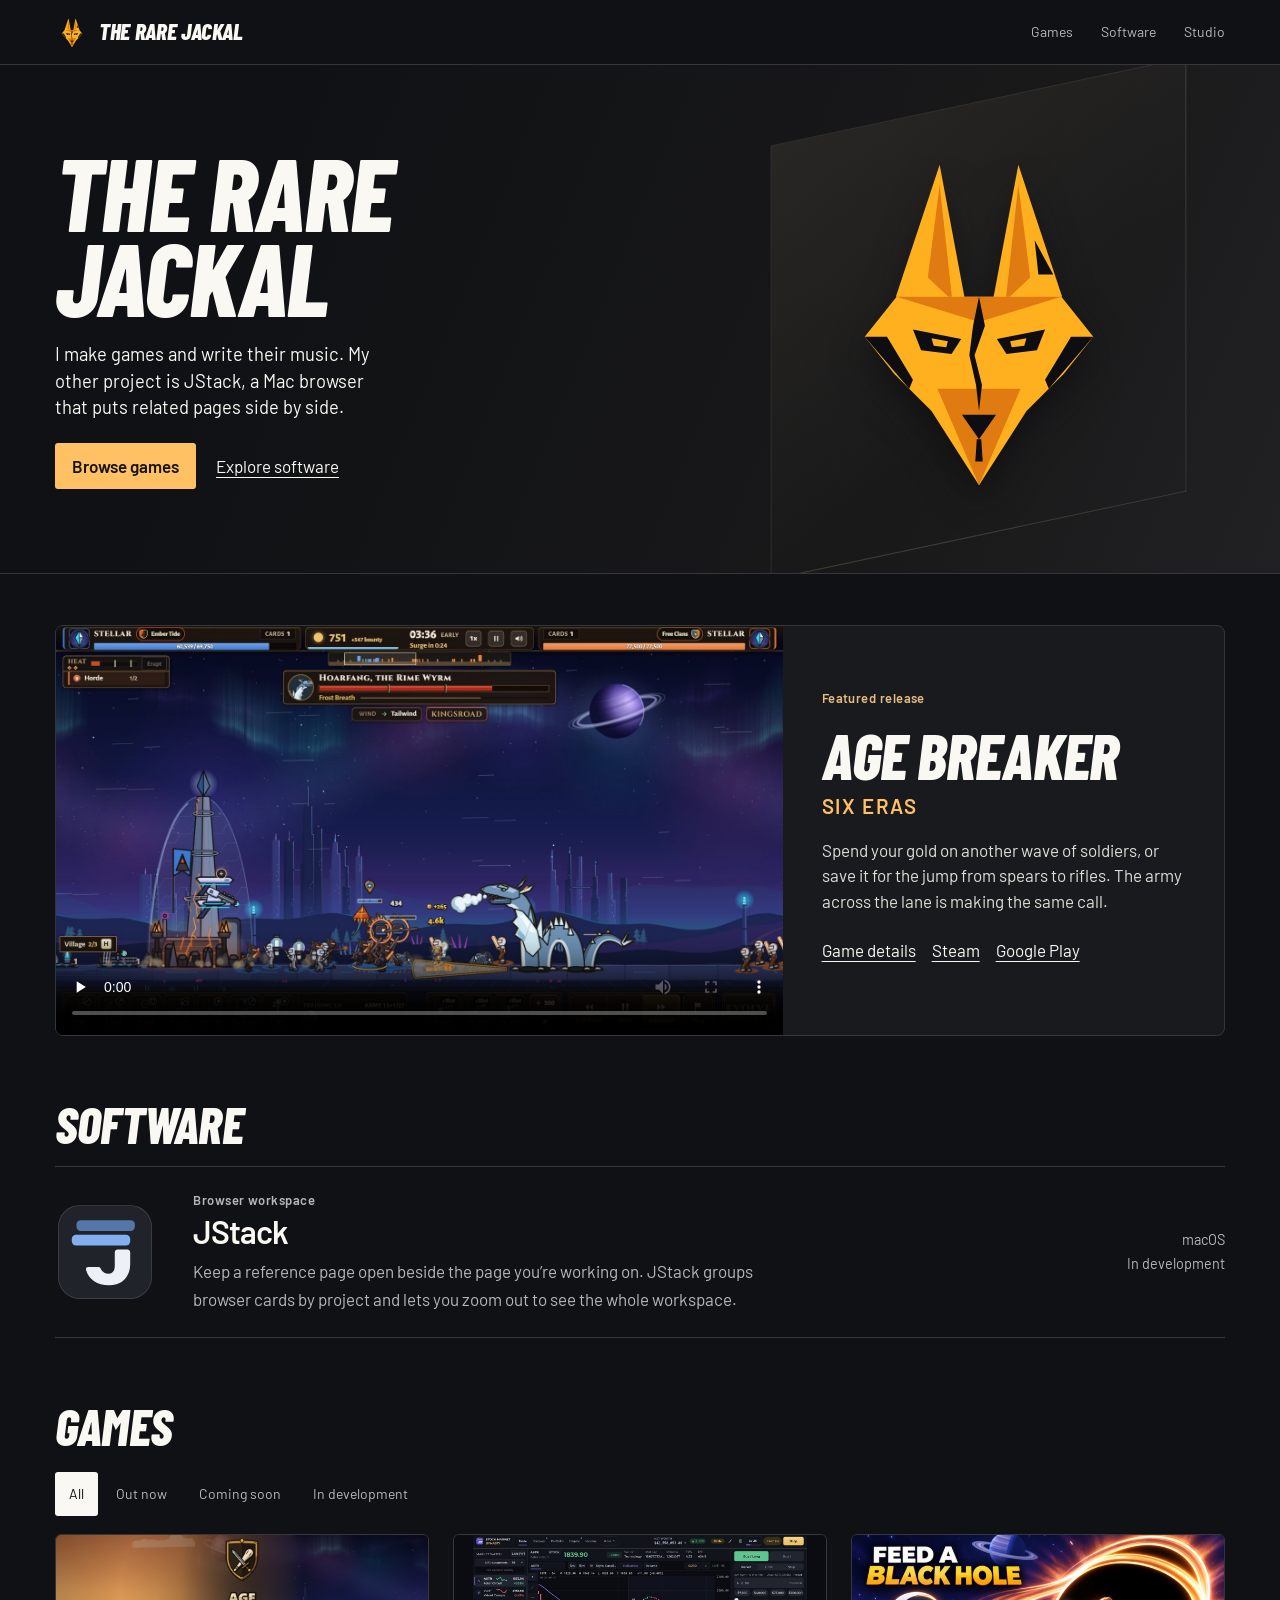
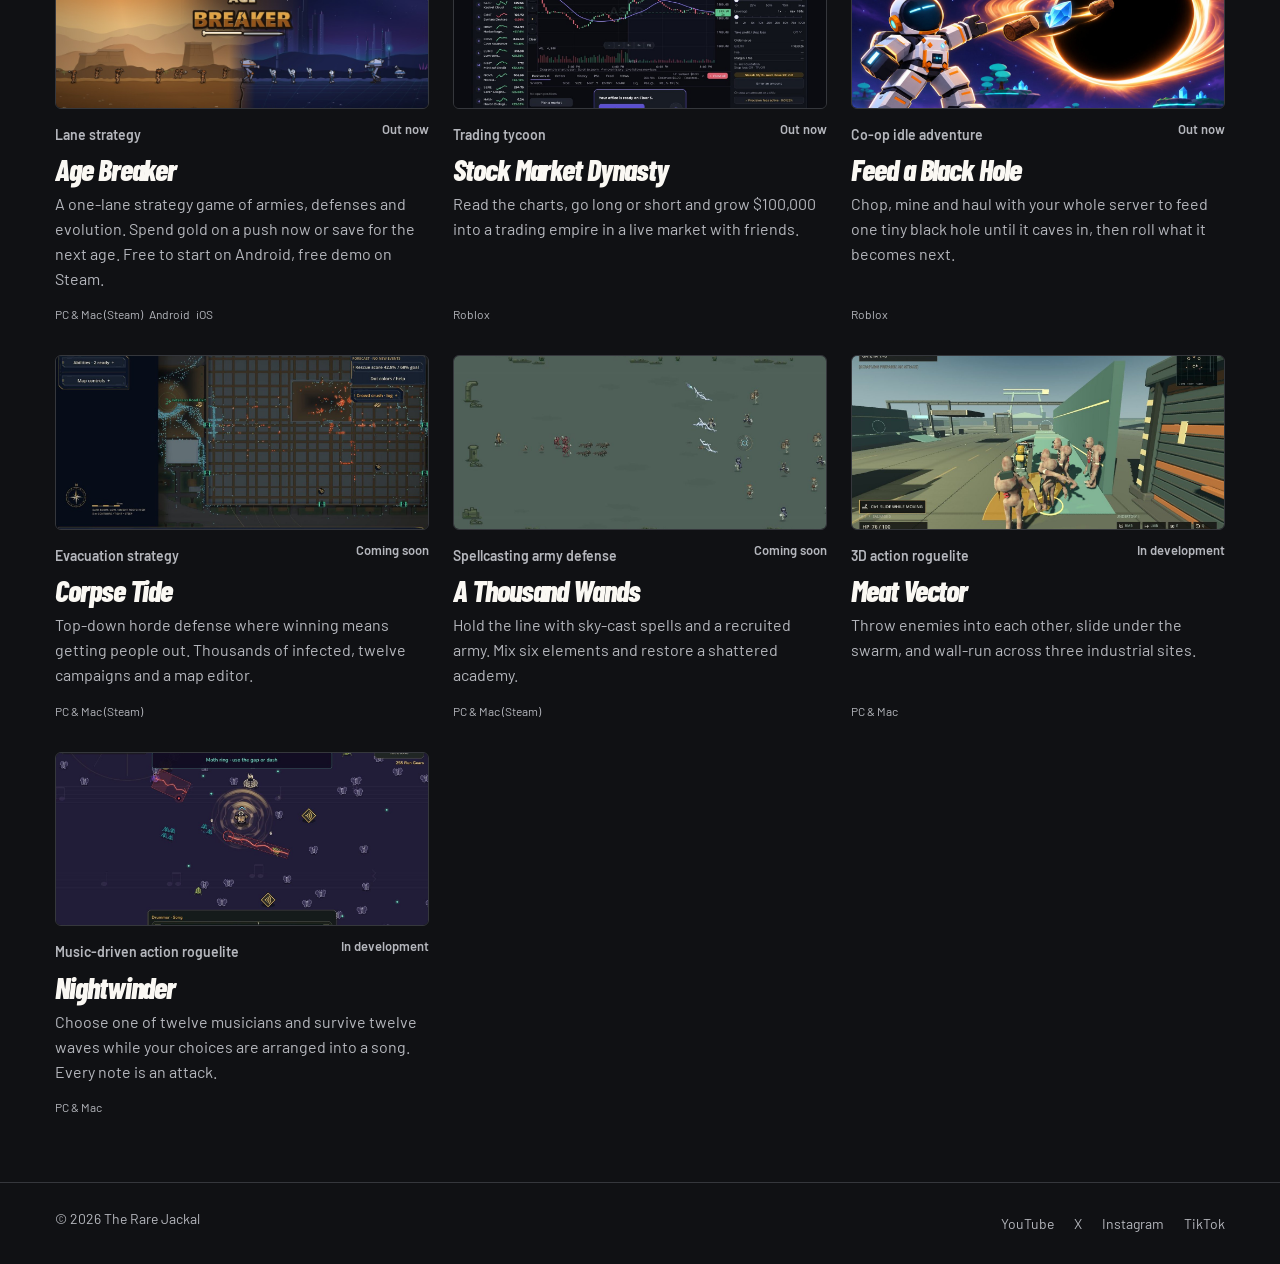
==== commit 64015855: "Update homepage to the current JStack app icon" ====
--- a/index.html
+++ b/index.html
@@ -60,7 +60,7 @@
 <section class="software wrap" id="software">
   <h2>Software</h2>
   <article class="software-entry">
-          <img src="assets/jstack.svg?v=5a0355ba" width="100" height="100" alt="">
+          <img src="assets/jstack.svg?v=b71ecb42" width="100" height="100" alt="">
           <div><p class="kind">Browser workspace</p><h3>JStack</h3>
           <p>Keep a reference page open beside the page you’re working on. JStack groups browser cards by project and lets you zoom out to see the whole workspace.</p></div>
           <p class="availability">macOS<br>In development</p>
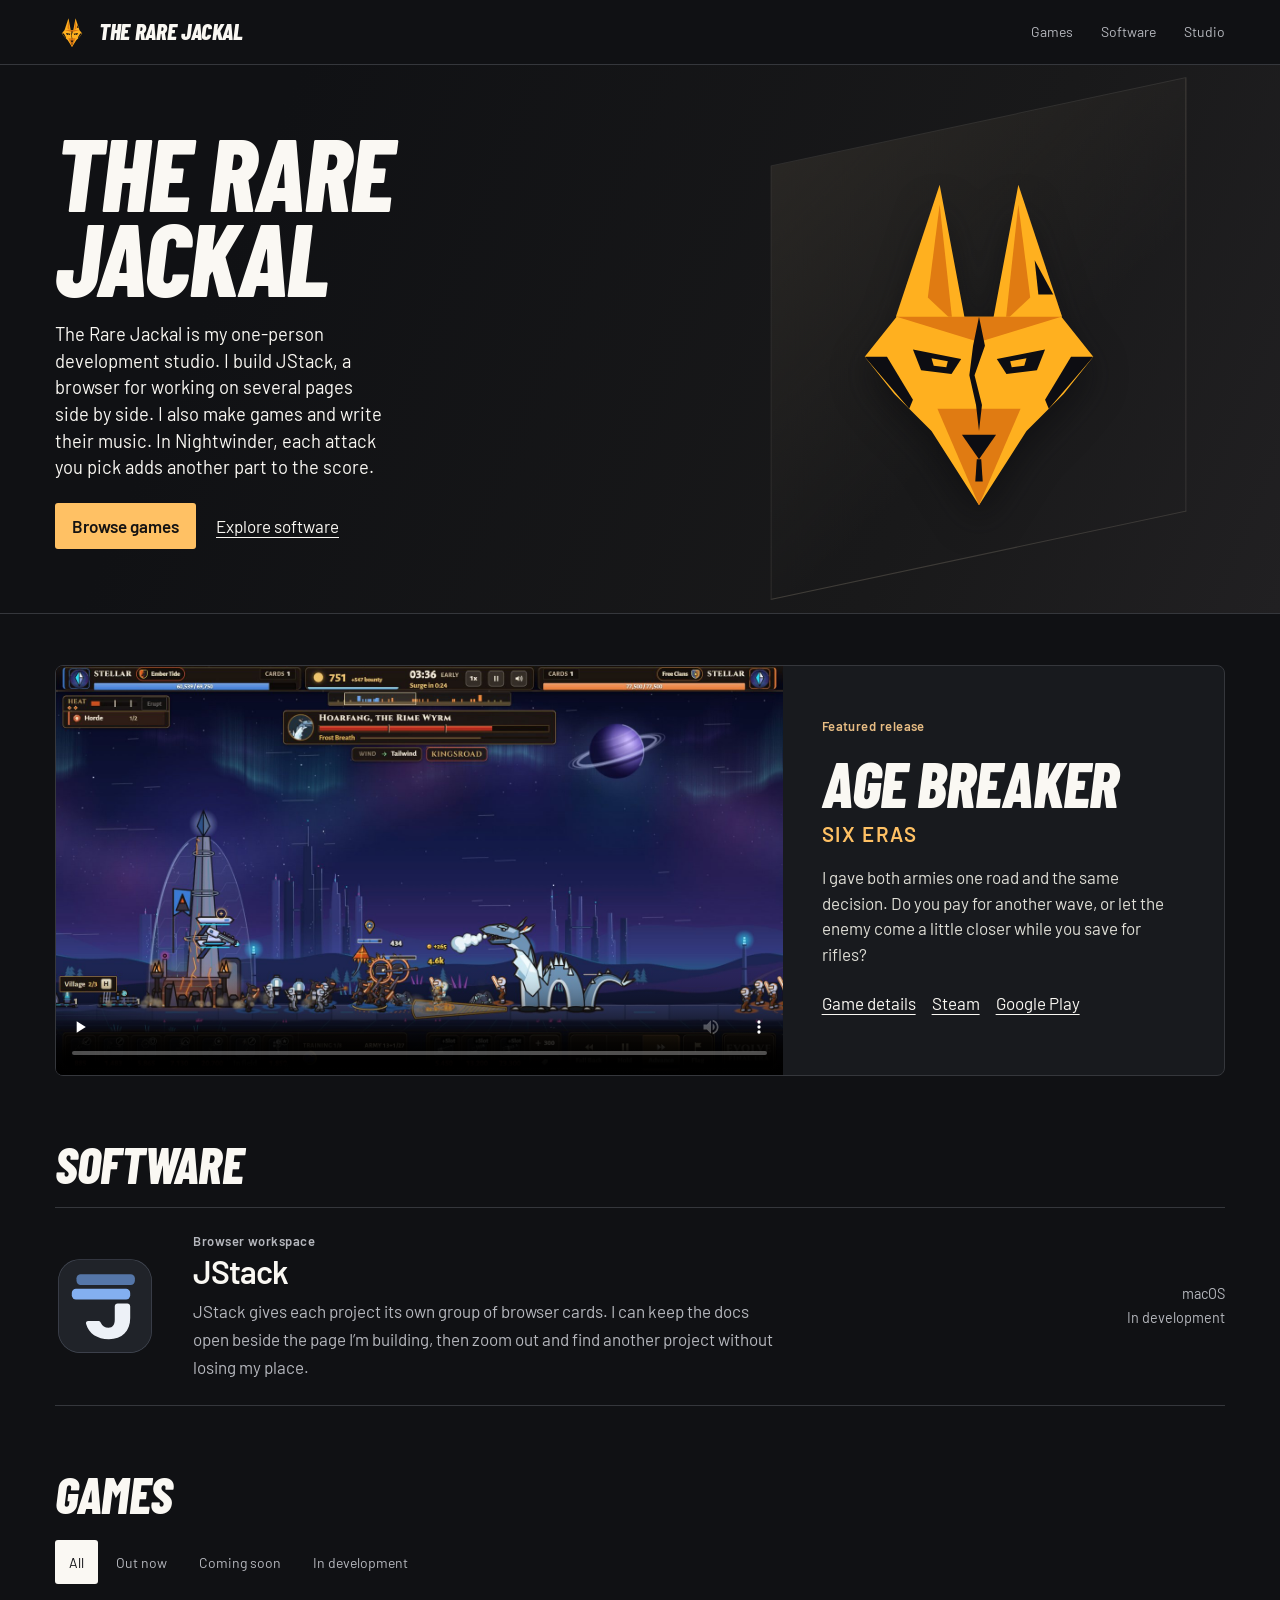
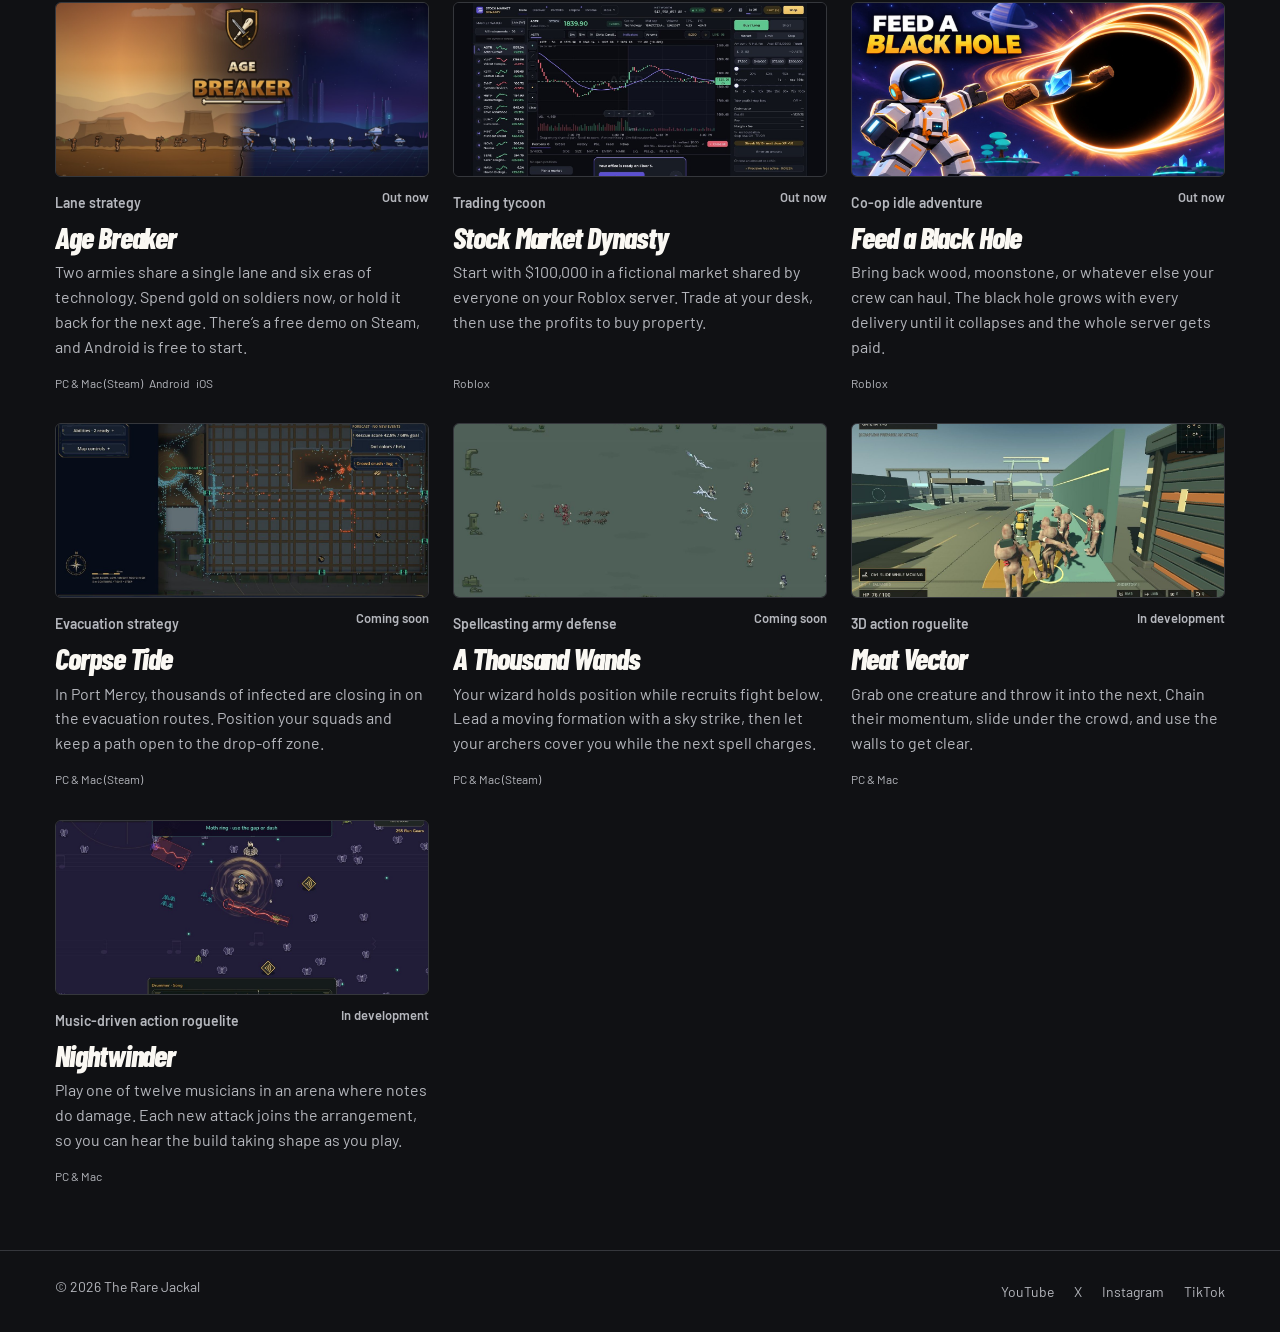
==== commit 46cb6982: "Write studio and project descriptions in the solo developer’s voice" ====
--- a/index.html
+++ b/index.html
@@ -4,13 +4,13 @@
 <meta charset="utf-8">
 <meta name="viewport" content="width=device-width, initial-scale=1">
 <title>The Rare Jackal · Independent Development Studio</title>
-<meta name="description" content="The Rare Jackal is an independent, one-person development studio for games, software, and interactive experiments.">
+<meta name="description" content="Games, software, and original music from The Rare Jackal, the one-person studio behind the JStack browser, Age Breaker, and Nightwinder.">
 <link rel="canonical" href="https://rarejackal.com/">
 <meta name="theme-color" content="#101114">
 <meta property="og:type" content="website">
 <meta property="og:site_name" content="The Rare Jackal">
 <meta property="og:title" content="The Rare Jackal · Independent Development Studio">
-<meta property="og:description" content="The Rare Jackal is an independent, one-person development studio for games, software, and interactive experiments.">
+<meta property="og:description" content="Games, software, and original music from The Rare Jackal, the one-person studio behind the JStack browser, Age Breaker, and Nightwinder.">
 <meta property="og:url" content="https://rarejackal.com/">
 <meta property="og:image" content="https://rarejackal.com/assets/og.png?v=0aefa5a3">
 <meta name="twitter:card" content="summary_large_image">
@@ -37,7 +37,7 @@
   <div class="wrap masthead-inner">
     <div class="studio-copy">
       <h1>The Rare<br>Jackal</h1>
-    <p>I make games and write their music. My other project is JStack, a Mac browser that puts related pages side by side.</p>
+    <p>The Rare Jackal is my one-person development studio. I build JStack, a browser for working on several pages side by side. I also make games and write their music. In Nightwinder, each attack you pick adds another part to the score.</p>
     <nav class="project-links" aria-label="Browse projects"><a href="#games">Browse games</a><a href="#software">Explore software</a></nav>
     </div>
     <div class="studio-emblem" aria-hidden="true"><img src="assets/mark.svg?v=38f12c35" alt="" width="1024" height="1024"></div>
@@ -50,7 +50,7 @@
   <div class="release-copy">
     <p class="kind">Featured release</p>
     <h2 id="release-title">Age Breaker<small>Six Eras</small></h2>
-    <p>Spend your gold on another wave of soldiers, or save it for the jump from spears to rifles. The army across the lane is making the same call.</p>
+    <p>I gave both armies one road and the same decision. Do you pay for another wave, or let the enemy come a little closer while you save for rifles?</p>
     <div class="release-links">
       <a href="games/age-breaker/">Game details</a>
       <a href="https://store.steampowered.com/app/5431200/">Steam</a> <a href="https://play.google.com/store/apps/details?id=io.exodata.agebreaker">Google Play</a>
@@ -62,7 +62,7 @@
   <article class="software-entry">
           <img src="assets/jstack.svg?v=b71ecb42" width="100" height="100" alt="">
           <div><p class="kind">Browser workspace</p><h3>JStack</h3>
-          <p>Keep a reference page open beside the page you’re working on. JStack groups browser cards by project and lets you zoom out to see the whole workspace.</p></div>
+          <p>JStack gives each project its own group of browser cards. I can keep the docs open beside the page I’m building, then zoom out and find another project without losing my place.</p></div>
           <p class="availability">macOS<br>In development</p>
         </article>
 </section>
@@ -78,7 +78,7 @@
         <div class="body">
           <div class="top"><span class="genre">Lane strategy</span><span class="tag out">Out now</span></div>
           <h3>Age Breaker</h3>
-          <p>A one-lane strategy game of armies, defenses and evolution. Spend gold on a push now or save for the next age. Free to start on Android, free demo on Steam.</p>
+          <p>Two armies share a single lane and six eras of technology. Spend gold on soldiers now, or hold it back for the next age. There’s a free demo on Steam, and Android is free to start.</p>
           <div class="chips"><span>PC &amp; Mac (Steam)</span><span>Android</span><span>iOS</span></div>
         </div>
       </a>
@@ -87,7 +87,7 @@
         <div class="body">
           <div class="top"><span class="genre">Trading tycoon</span><span class="tag out">Out now</span></div>
           <h3>Stock Market Dynasty</h3>
-          <p>Read the charts, go long or short and grow $100,000 into a trading empire in a live market with friends.</p>
+          <p>Start with $100,000 in a fictional market shared by everyone on your Roblox server. Trade at your desk, then use the profits to buy property.</p>
           <div class="chips"><span>Roblox</span></div>
         </div>
       </a>
@@ -96,7 +96,7 @@
         <div class="body">
           <div class="top"><span class="genre">Co-op idle adventure</span><span class="tag out">Out now</span></div>
           <h3>Feed a Black Hole</h3>
-          <p>Chop, mine and haul with your whole server to feed one tiny black hole until it caves in, then roll what it becomes next.</p>
+          <p>Bring back wood, moonstone, or whatever else your crew can haul. The black hole grows with every delivery until it collapses and the whole server gets paid.</p>
           <div class="chips"><span>Roblox</span></div>
         </div>
       </a>
@@ -105,7 +105,7 @@
         <div class="body">
           <div class="top"><span class="genre">Evacuation strategy</span><span class="tag soon">Coming soon</span></div>
           <h3>Corpse Tide</h3>
-          <p>Top-down horde defense where winning means getting people out. Thousands of infected, twelve campaigns and a map editor.</p>
+          <p>In Port Mercy, thousands of infected are closing in on the evacuation routes. Position your squads and keep a path open to the drop-off zone.</p>
           <div class="chips"><span>PC &amp; Mac (Steam)</span></div>
         </div>
       </a>
@@ -114,7 +114,7 @@
         <div class="body">
           <div class="top"><span class="genre">Spellcasting army defense</span><span class="tag soon">Coming soon</span></div>
           <h3>A Thousand Wands</h3>
-          <p>Hold the line with sky-cast spells and a recruited army. Mix six elements and restore a shattered academy.</p>
+          <p>Your wizard holds position while recruits fight below. Lead a moving formation with a sky strike, then let your archers cover you while the next spell charges.</p>
           <div class="chips"><span>PC &amp; Mac (Steam)</span></div>
         </div>
       </a>
@@ -123,7 +123,7 @@
         <div class="body">
           <div class="top"><span class="genre">3D action roguelite</span><span class="tag dev">In development</span></div>
           <h3>Meat Vector</h3>
-          <p>Throw enemies into each other, slide under the swarm, and wall-run across three industrial sites.</p>
+          <p>Grab one creature and throw it into the next. Chain their momentum, slide under the crowd, and use the walls to get clear.</p>
           <div class="chips"><span>PC &amp; Mac</span></div>
         </div>
       </a>
@@ -132,7 +132,7 @@
         <div class="body">
           <div class="top"><span class="genre">Music-driven action roguelite</span><span class="tag dev">In development</span></div>
           <h3>Nightwinder</h3>
-          <p>Choose one of twelve musicians and survive twelve waves while your choices are arranged into a song. Every note is an attack.</p>
+          <p>Play one of twelve musicians in an arena where notes do damage. Each new attack joins the arrangement, so you can hear the build taking shape as you play.</p>
           <div class="chips"><span>PC &amp; Mac</span></div>
         </div>
       </a>
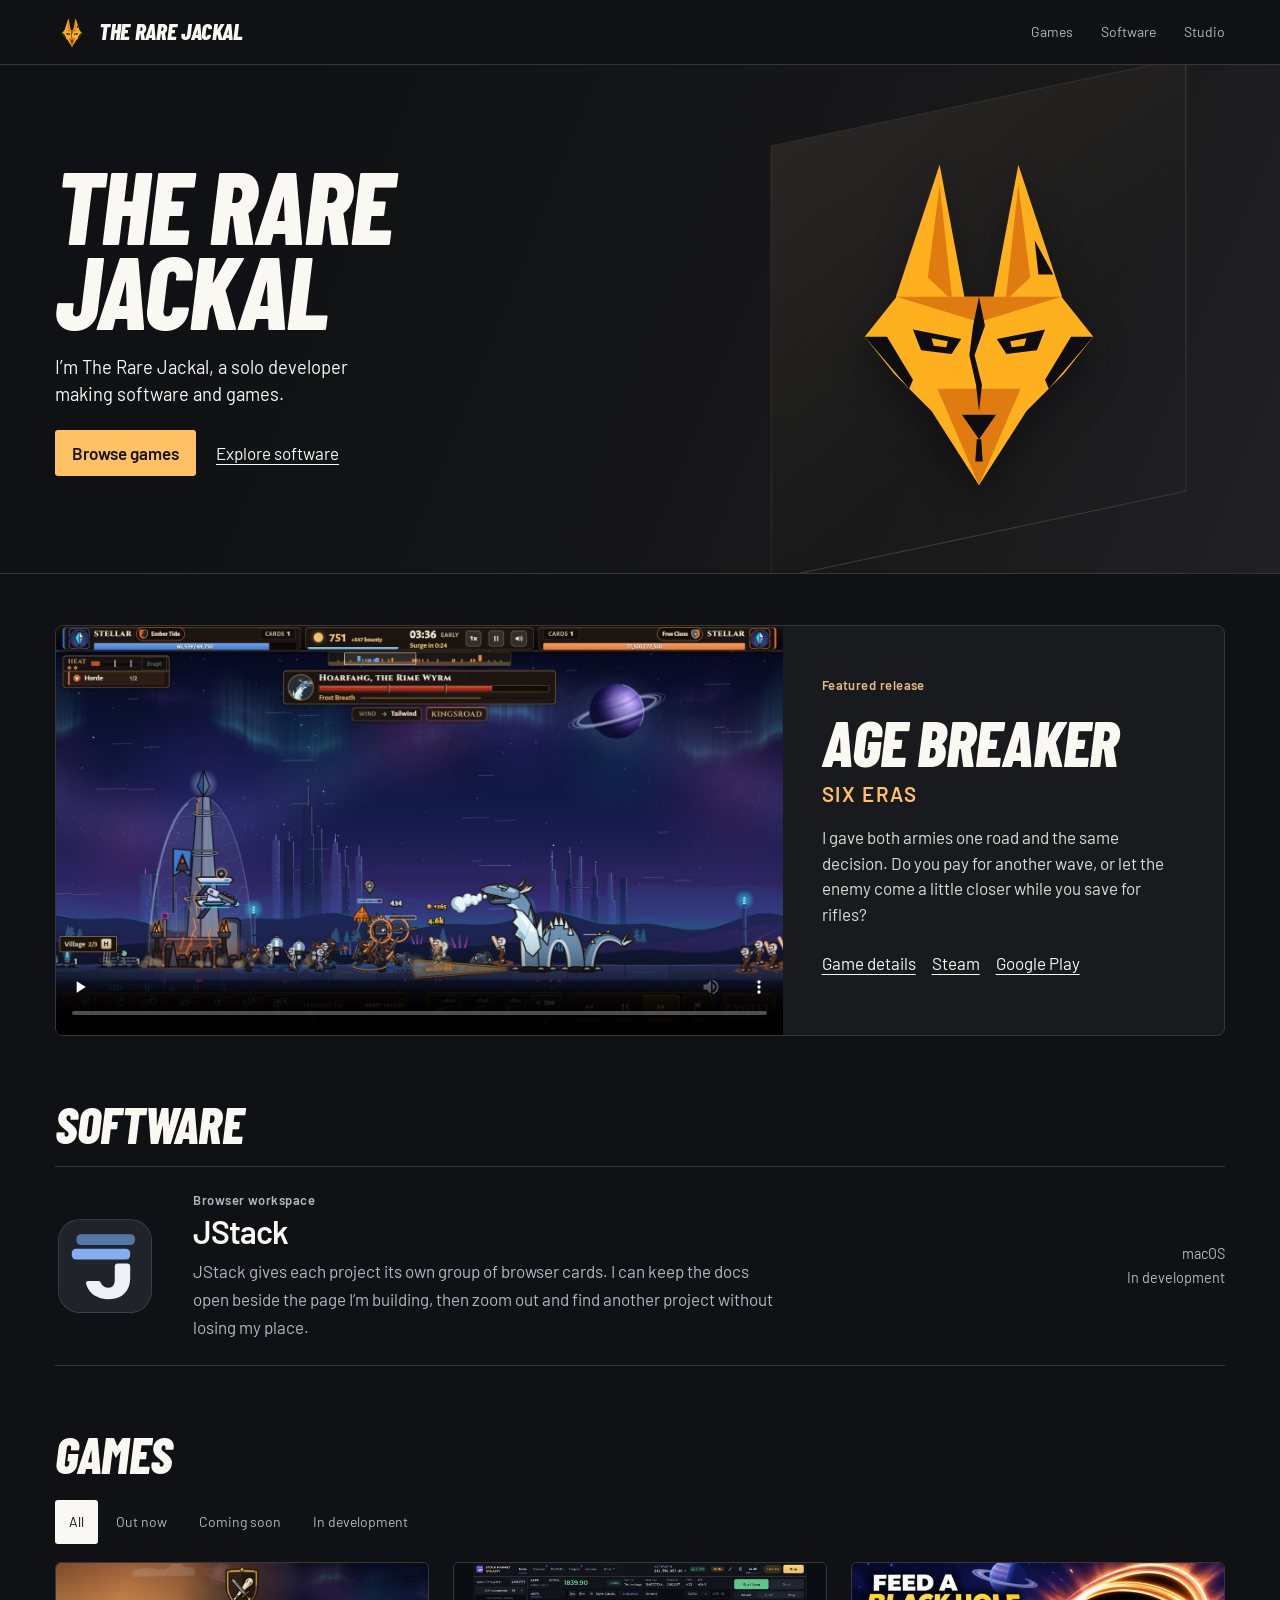
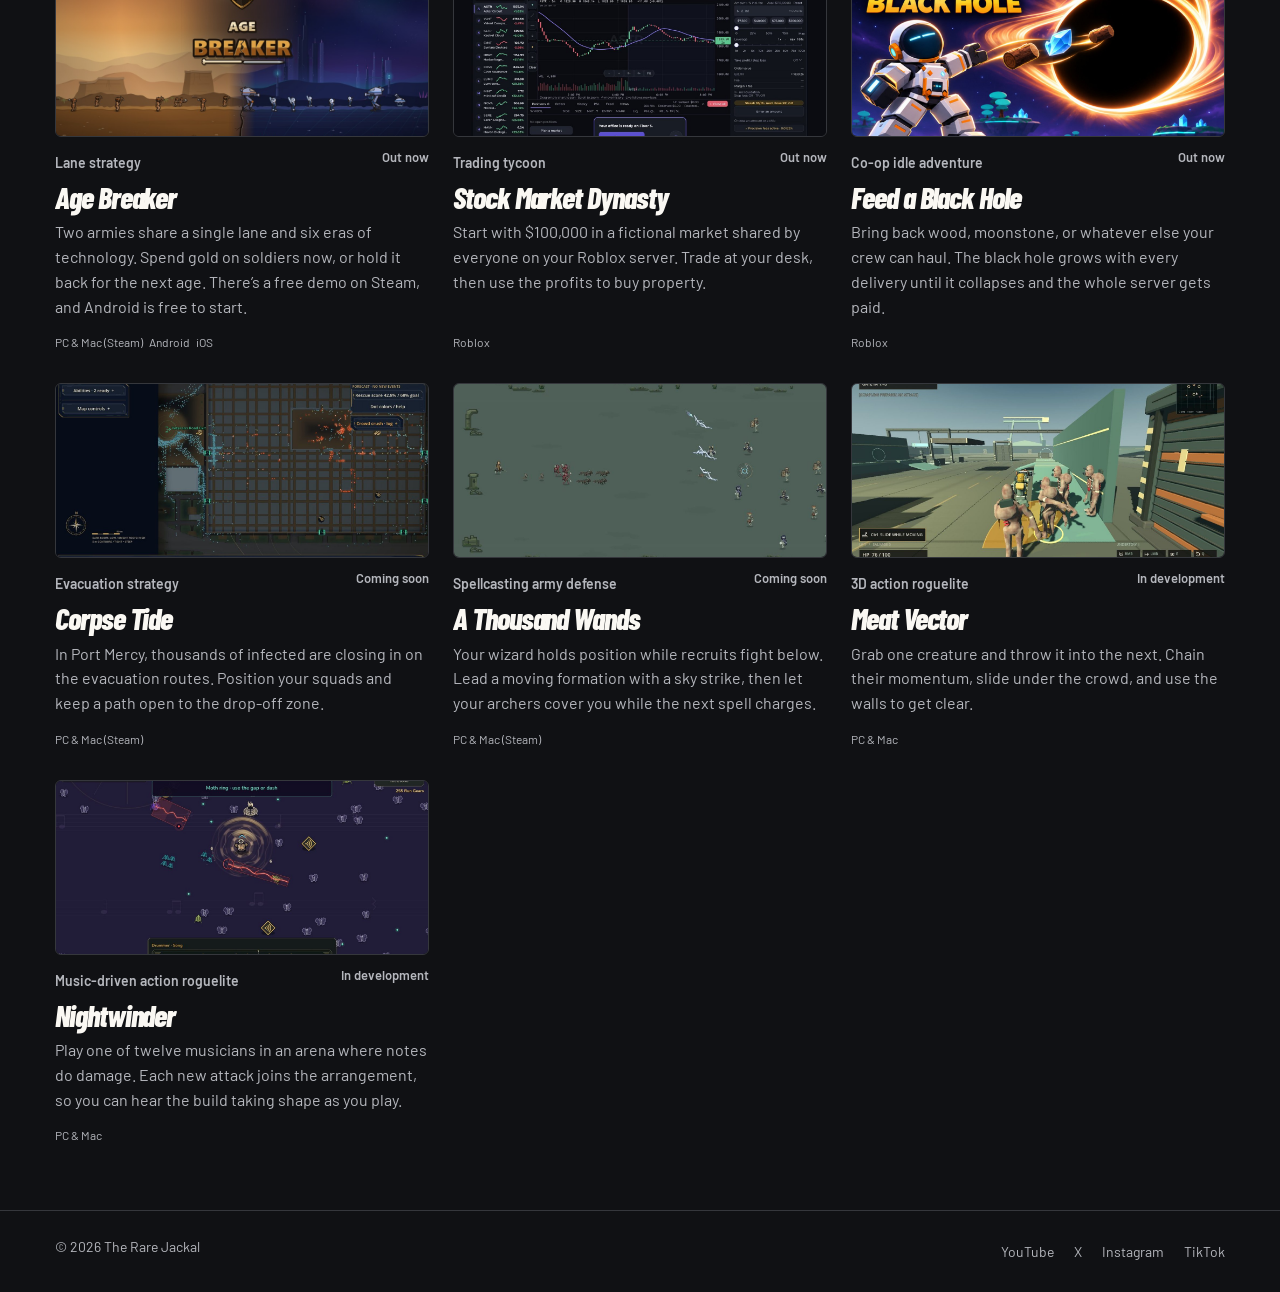
==== commit dc0ad64c: "Simplify the homepage studio introduction" ====
--- a/index.html
+++ b/index.html
@@ -37,7 +37,7 @@
   <div class="wrap masthead-inner">
     <div class="studio-copy">
       <h1>The Rare<br>Jackal</h1>
-    <p>The Rare Jackal is my one-person development studio. I build JStack, a browser for working on several pages side by side. I also make games and write their music. In Nightwinder, each attack you pick adds another part to the score.</p>
+    <p>I’m The Rare Jackal, a solo developer making software and games.</p>
     <nav class="project-links" aria-label="Browse projects"><a href="#games">Browse games</a><a href="#software">Explore software</a></nav>
     </div>
     <div class="studio-emblem" aria-hidden="true"><img src="assets/mark.svg?v=38f12c35" alt="" width="1024" height="1024"></div>
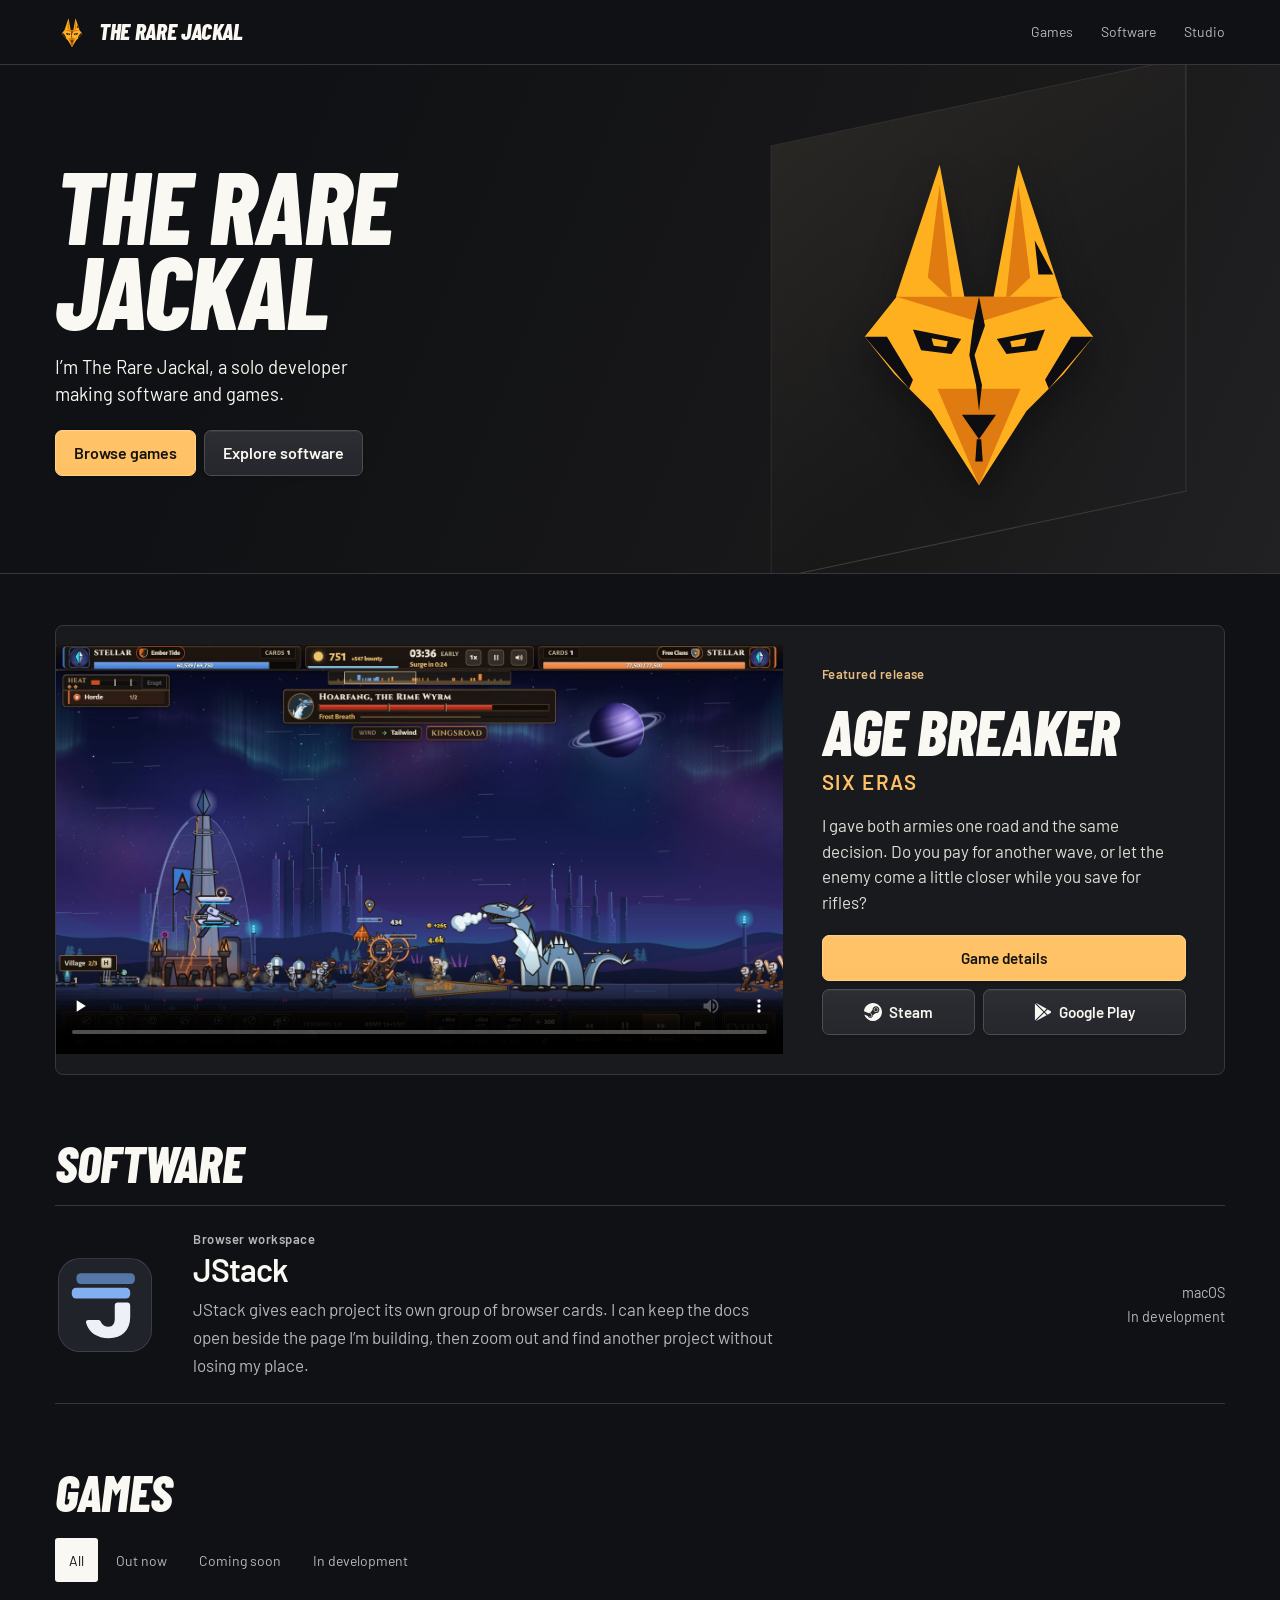
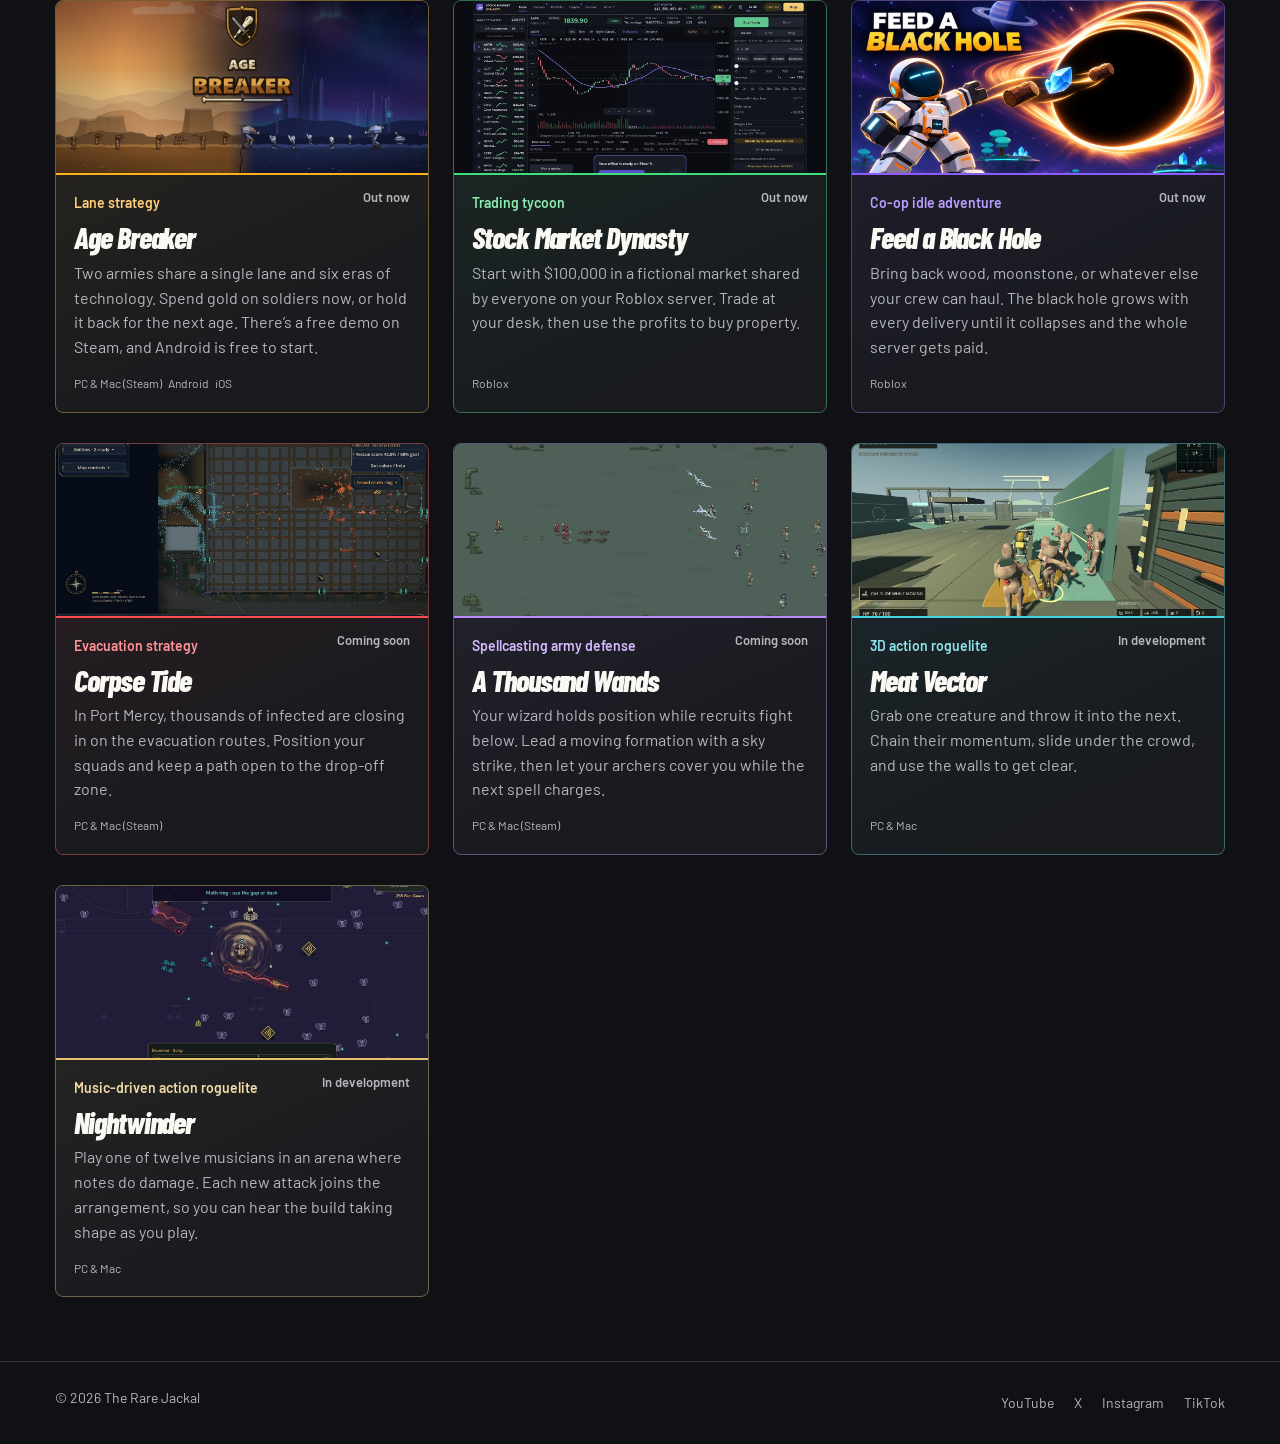
==== commit 9d5452ac: "Polish project and storefront actions and restore game card colors" ====
--- a/index.html
+++ b/index.html
@@ -18,7 +18,7 @@
 <link rel="icon" href="assets/mark.svg?v=38f12c35" type="image/svg+xml">
 <link rel="icon" href="assets/icon-512.png?v=ac99771d" type="image/png" sizes="512x512">
 <link rel="apple-touch-icon" href="assets/apple-touch-icon.png?v=670f7b81">
-<link rel="stylesheet" href="assets/site.css?v=9a11821d">
+<link rel="stylesheet" href="assets/site.css?v=a32b7ebb">
 </head>
 <body class="home">
 <a class="skip" href="#main">Skip to content</a>
@@ -38,7 +38,7 @@
     <div class="studio-copy">
       <h1>The Rare<br>Jackal</h1>
     <p>I’m The Rare Jackal, a solo developer making software and games.</p>
-    <nav class="project-links" aria-label="Browse projects"><a href="#games">Browse games</a><a href="#software">Explore software</a></nav>
+    <nav class="project-links btns" aria-label="Browse projects"><a class="btn btn-primary" href="#games">Browse games</a><a class="btn btn-ghost" href="#software">Explore software</a></nav>
     </div>
     <div class="studio-emblem" aria-hidden="true"><img src="assets/mark.svg?v=38f12c35" alt="" width="1024" height="1024"></div>
   </div>
@@ -52,8 +52,8 @@
     <h2 id="release-title">Age Breaker<small>Six Eras</small></h2>
     <p>I gave both armies one road and the same decision. Do you pay for another wave, or let the enemy come a little closer while you save for rifles?</p>
     <div class="release-links">
-      <a href="games/age-breaker/">Game details</a>
-      <a href="https://store.steampowered.com/app/5431200/">Steam</a> <a href="https://play.google.com/store/apps/details?id=io.exodata.agebreaker">Google Play</a>
+      <a class="btn btn-primary" href="games/age-breaker/">Game details</a>
+      <a class="btn btn-ghost store-steam" href="https://store.steampowered.com/app/5431200/">Steam</a> <a class="btn btn-ghost store-googleplay" href="https://play.google.com/store/apps/details?id=io.exodata.agebreaker">Google Play</a>
     </div>
   </div>
 </section>
--- a/assets/site.css
+++ b/assets/site.css
@@ -48,13 +48,31 @@
 .nav ul a:hover{color:var(--ink)}
 
 /* buttons */
-.btns{display:flex;flex-wrap:wrap;gap:10px}
-.btn{display:inline-flex;align-items:center;justify-content:center;padding:12px 20px;font:600 14px/1.2 var(--body);text-decoration:none;border:0;border-radius:10px;cursor:pointer;transition:background .2s,filter .2s}
-.btn-primary{background:var(--accent);color:#120d06}
-.btn-primary:hover{filter:brightness(1.08)}
-.btn-ghost{background:rgba(255,255,255,.07);color:var(--ink)}
-a.btn-ghost:hover,button.btn-ghost:hover{background:rgba(255,255,255,.13)}
-.btn-off{background:transparent;color:var(--muted);box-shadow:inset 0 0 0 1px var(--line);cursor:default}
+.btns { display:flex; flex-wrap:wrap; align-items:center; gap:8px; }
+.btn {
+  --surface:#25272c; --edge:#4b4d53;
+  display:inline-flex; align-items:center; justify-content:center; gap:.6rem;
+  min-height:46px; padding:10px 18px; border:1px solid var(--edge); border-radius:7px;
+  background:linear-gradient(180deg,#ffffff08,transparent),var(--surface);
+  color:var(--ink); font:600 1rem/1.25 var(--body); text-align:center; text-decoration:none;
+  box-shadow:inset 0 1px 0 #ffffff0e,0 2px 4px #0002;
+  transition:background-color .16s,border-color .16s,box-shadow .16s;
+}
+.btn-primary { --surface:var(--accent); --edge:color-mix(in srgb,var(--accent) 75%,white); color:#151310; }
+.btn-off { color:var(--muted); background:transparent; border:1px dashed var(--line); box-shadow:none; }
+@media (hover:hover) {
+  .btn-ghost:hover { --surface:#32353b; --edge:#858992; }
+  .btn-primary:hover { --surface:color-mix(in srgb,var(--accent) 82%,white); }
+}
+a.btn:active { box-shadow:inset 0 2px 4px #0004; }
+a.btn:focus-visible { outline:2px solid var(--ink); outline-offset:3px; }
+.store-steam { --store-icon:url("stores/steam.svg"); }
+.store-googleplay { --store-icon:url("stores/googleplay.svg"); }
+.store-roblox { --store-icon:url("stores/roblox.svg"); }
+.store-steam::before,.store-googleplay::before,.store-roblox::before {
+  content:""; flex:none; width:18px; height:18px; background:currentColor;
+  mask:var(--store-icon) center / contain no-repeat;
+}
 
 /* tags */
 .tag{display:inline-block;align-self:flex-start;padding:5px 9px;font:600 11px/1 var(--body);letter-spacing:.1em;text-transform:uppercase;border-radius:999px;white-space:nowrap}
@@ -175,9 +193,6 @@
 .studio-emblem img { width:min(100%,380px); height:auto; filter:drop-shadow(0 18px 17px #09090b85); }
 .masthead h1 { font-size: clamp(5.1rem, 8vw, 8rem); line-height: .83; }
 .masthead p { max-width: 33ch; margin: 22px 0; font-size: 1.15rem; line-height: 1.45; }
-.project-links { display: flex; flex-wrap:wrap; gap: 20px; align-items: center; }
-.project-links a, .release-links a { text-underline-offset: .24em; }
-.project-links a:first-child { background: var(--amber); color: #151312; text-decoration: none; padding: 9px 17px; border-radius: 3px; font-weight: 600; }
 .release { margin-top: clamp(30px, 4vw, 58px); border-block: 1px solid var(--line); }
 .release { padding: 0; display: grid; grid-template-columns: minmax(0, 1.65fr) minmax(0, 1fr); background: var(--bg-2); color: var(--ink); }
 .release-art { align-self: center; background: #0c0d10; }
@@ -188,8 +203,10 @@
 .release h2 { font-size: clamp(3rem, 5vw, 5rem); margin: .28em 0; }
 .release h2 small { display: block; font: 600 .32em/1.3 var(--body); color: var(--amber); letter-spacing:.08em; margin-top:8px; }
 .release-copy > p:not(.kind) { color: #dfded6; line-height: 1.5; }
-.release-links { display: flex; flex-wrap: wrap; gap: 0 16px; }
-.release-copy a, .software-entry a { display: inline-block; margin-top: 14px; text-underline-offset: .25em; }
+.release-links { display:grid; grid-template-columns:minmax(0,.86fr) minmax(0,1.14fr); gap:8px; max-width:24rem; margin-top:20px; }
+.release-links .btn-primary { grid-column:1/-1; }
+.release-links .btn { font-size:.95rem; gap:7px; padding-inline:6px; }
+.software-entry a { display: inline-block; margin-top: 14px; text-underline-offset: .25em; }
 .software { padding-block: clamp(36px, 5vw, 72px) 0; }
 .software h2, .section-head h2, .concept h2 { font-size: clamp(2.1rem, 4vw, 3.4rem); }
 .software-entry { display: grid; grid-template-columns: auto minmax(0, 1fr) auto; align-items: center; gap: clamp(16px, 3vw, 42px); padding-block: 24px; border-block: 1px solid var(--line); margin-top: 18px; }
@@ -199,13 +216,19 @@
 .software-entry p { max-width: 58ch; color: var(--muted); }
 .availability { font-size: .9rem; text-align: right; }
 .home .grid { gap: 30px 24px; }
-.home .card { border: 0; border-radius: 0; background: transparent; }
-.home .card .body { padding: 14px 0 0; }
-.home .card h3 { font: italic 800 1.9rem/1 var(--display); }
-.home .card:hover h3 { text-decoration: underline; text-underline-offset: .16em; }
-.home .card .art { border-radius: 3px; }
-.home .tag, .home .chips span { background: transparent; color: var(--muted); padding: 0; }
-.home .tag { text-transform: none; letter-spacing: normal; font-size: .81rem; }
+.home .card {
+  background:linear-gradient(155deg,color-mix(in srgb,var(--accent) 9%,#181a1e),var(--bg-2) 80%);
+  border:1px solid color-mix(in srgb,var(--accent) 32%,var(--line));
+  border-radius:8px;
+}
+.home .card .body { padding:16px 18px 18px; }
+.home .card h3 { font:italic 800 1.9rem/1 var(--display); }
+.home .card .art { border-bottom:2px solid var(--accent); }
+.home .card .genre { color:color-mix(in srgb,var(--accent) 60%,white); }
+.home .card:is(:hover,:focus-visible) { border-color:var(--accent); }
+.home .card:is(:hover,:focus-visible) h3 { color:color-mix(in srgb,var(--accent) 55%,white); }
+.home .tag,.home .chips span { background:transparent; color:var(--muted); padding:0; }
+.home .tag { text-transform:none; letter-spacing:normal; font-size:.81rem; }
 .home .filters { border: 0; padding: 0; background: transparent; gap: 4px; }
 .home .filters button { border-radius: 3px; min-height: 44px; }
 .home .filters button[aria-pressed=true] { background: var(--ink); color: var(--bg); }
@@ -235,9 +258,6 @@
 
 .nav ul a { display:inline-flex; min-height:44px; align-items:center; }
 .release { border:1px solid var(--line); border-radius:8px; overflow:hidden; }
-.release-links a { min-height:44px; display:inline-flex; align-items:center; }
-.home .card .art { border:1px solid var(--line); border-radius:6px; }
-.home .card:focus-visible .art,.home .card:hover .art { border-color:var(--amber); }
 .trailer { max-width:960px; margin-inline:auto; }
 .trailer video { object-fit:contain; }
 @media (max-width:600px) {
@@ -252,7 +272,6 @@
 @media (max-width:340px) {
   .nav .wrap { flex-wrap:wrap; height:auto; min-height:52px; column-gap:6px; }
   .nav ul { gap:7px; }
-  .project-links { gap:14px; }
 }
 @media (max-height:480px) and (orientation:landscape) {
   .nav { position:static; }
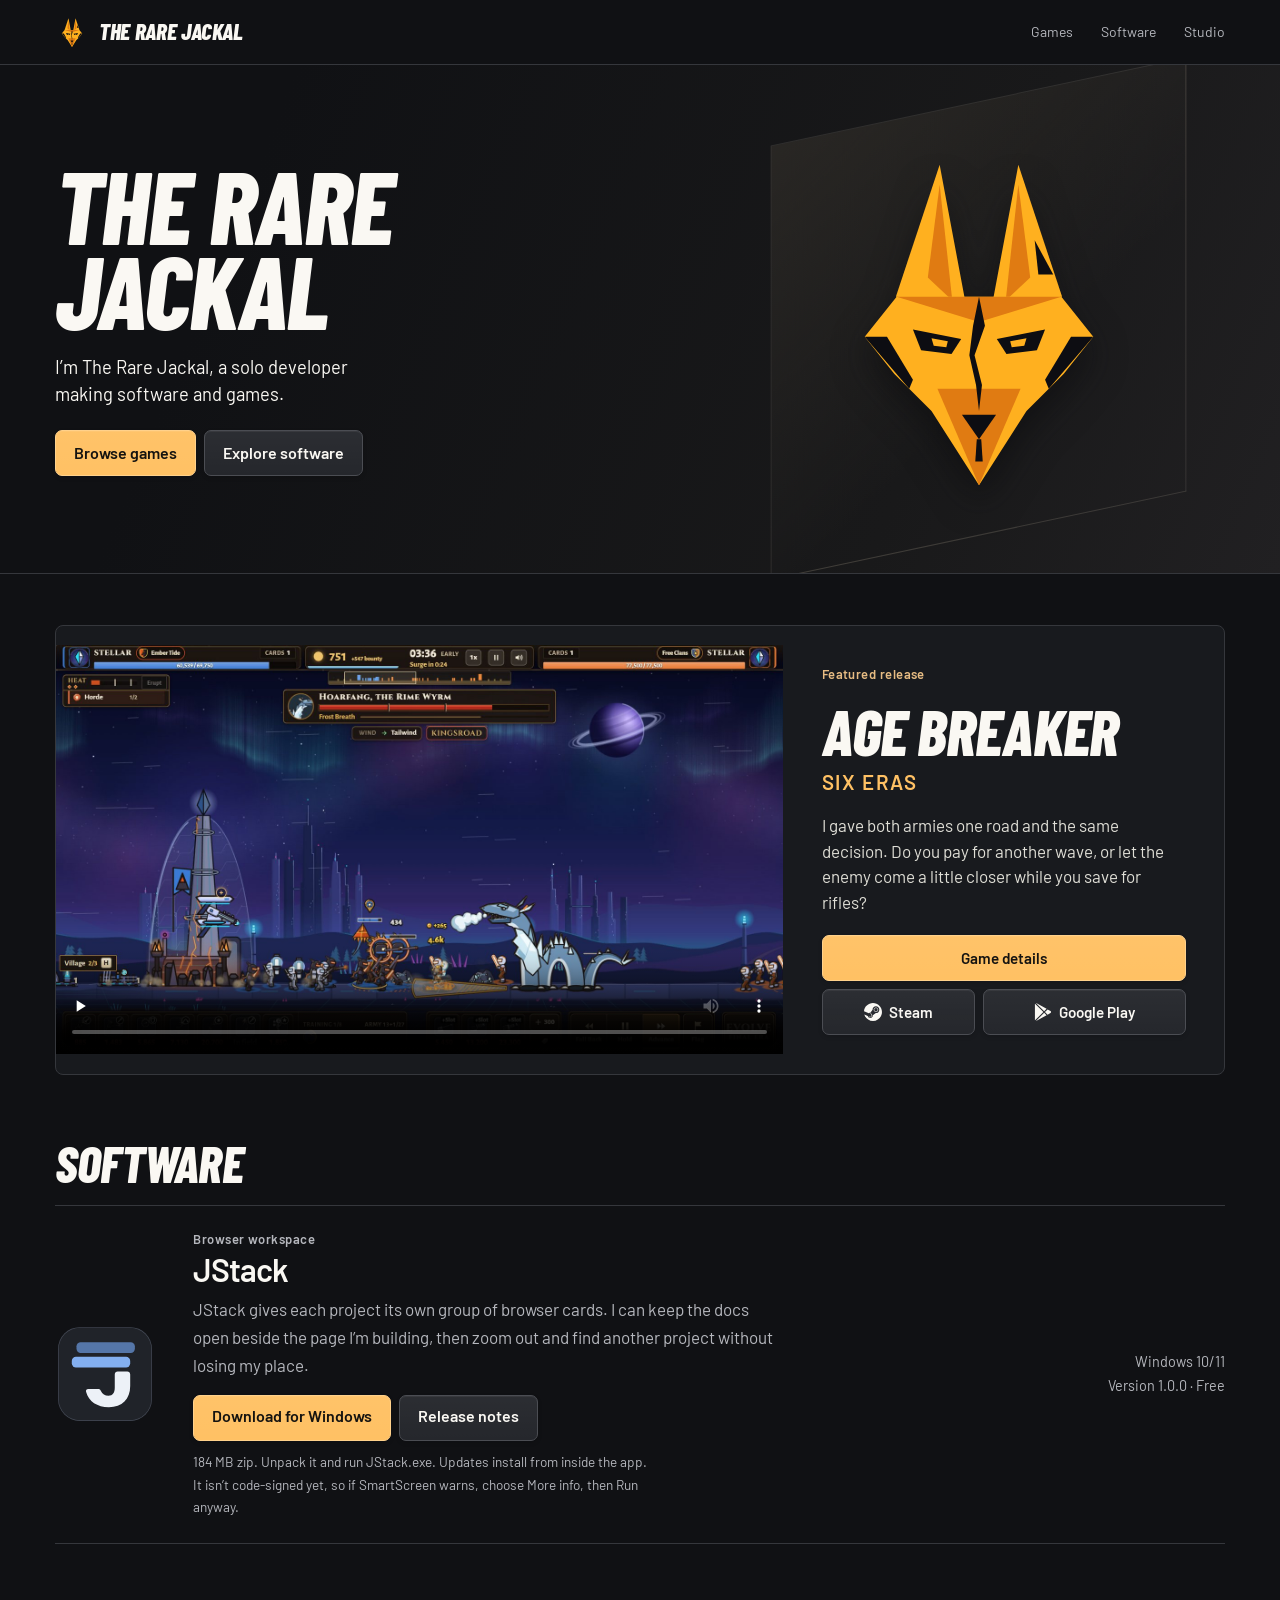
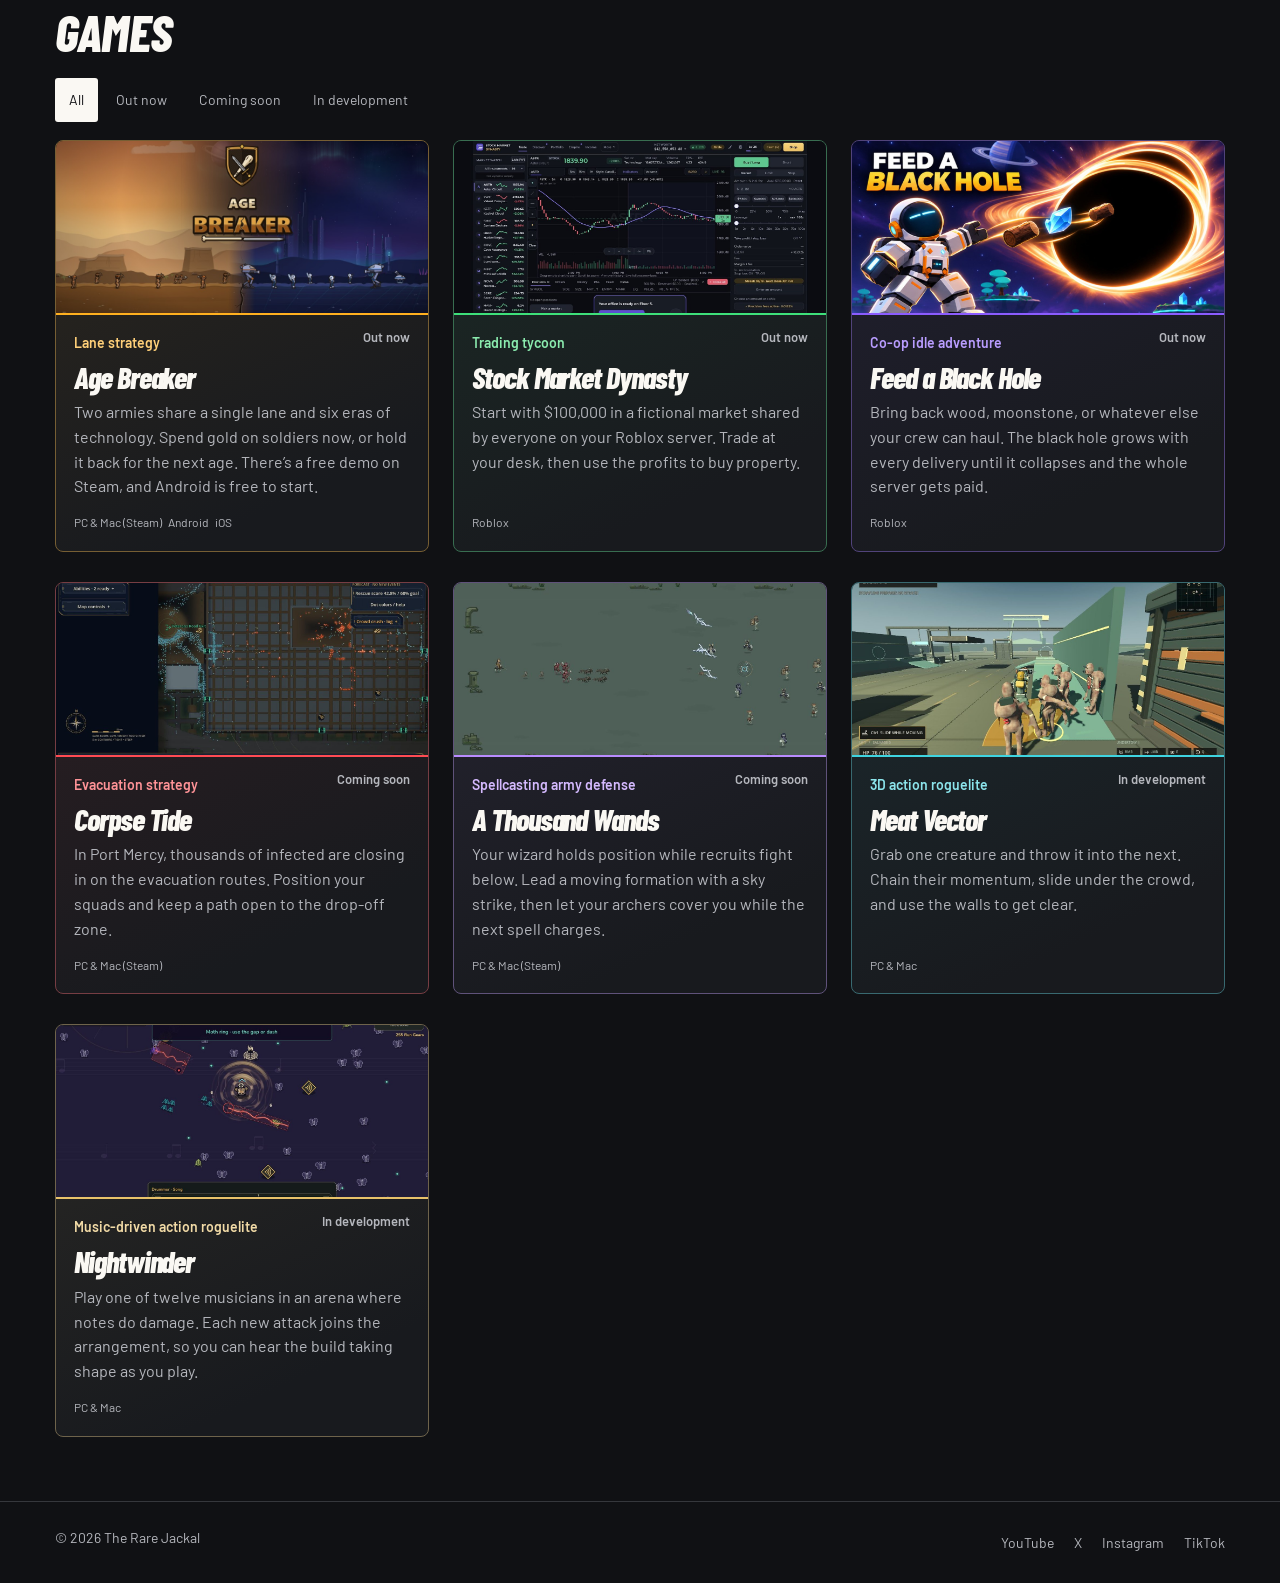
==== commit 3bf52523: "Make JStack 1.0.0 downloadable for Windows Co-Authored-By: Claude Opus 5.5 <noreply@anthropic.com>" ====
--- a/index.html
+++ b/index.html
@@ -18,7 +18,7 @@
 <link rel="icon" href="assets/mark.svg?v=38f12c35" type="image/svg+xml">
 <link rel="icon" href="assets/icon-512.png?v=ac99771d" type="image/png" sizes="512x512">
 <link rel="apple-touch-icon" href="assets/apple-touch-icon.png?v=670f7b81">
-<link rel="stylesheet" href="assets/site.css?v=a32b7ebb">
+<link rel="stylesheet" href="assets/site.css?v=f723d91d">
 </head>
 <body class="home">
 <a class="skip" href="#main">Skip to content</a>
@@ -60,10 +60,10 @@
 <section class="software wrap" id="software">
   <h2>Software</h2>
   <article class="software-entry">
-          <img src="assets/jstack.svg?v=b71ecb42" width="100" height="100" alt="">
+          <img src="assets/jstack.svg?v=c79f3a86" width="100" height="100" alt="">
           <div><p class="kind">Browser workspace</p><h3>JStack</h3>
-          <p>JStack gives each project its own group of browser cards. I can keep the docs open beside the page I’m building, then zoom out and find another project without losing my place.</p></div>
-          <p class="availability">macOS<br>In development</p>
+          <p>JStack gives each project its own group of browser cards. I can keep the docs open beside the page I’m building, then zoom out and find another project without losing my place.</p><div class="btns"><a class="btn btn-primary" href="https://github.com/TheRareJackal/jstack-releases/releases/latest/download/JStack-windows-x64.zip">Download for Windows</a><a class="btn btn-ghost" href="https://github.com/TheRareJackal/jstack-releases/releases/latest">Release notes</a></div><p class="dlnote">184 MB zip. Unpack it and run JStack.exe. Updates install from inside the app. It isn’t code-signed yet, so if SmartScreen warns, choose More info, then Run anyway.</p></div>
+          <p class="availability">Windows 10/11<br>Version 1.0.0 · Free</p>
         </article>
 </section>
 <section id="games">
@@ -153,6 +153,6 @@
     </nav>
   </div>
 </footer>
-<script src="assets/site.js?v=40baa9c7" defer></script>
+<script src="assets/site.js?v=fcd64bb5" defer></script>
 </body>
 </html>
--- a/assets/site.css
+++ b/assets/site.css
@@ -277,3 +277,6 @@
   .nav { position:static; }
   [id] { scroll-margin-top:8px; }
 }
+.software-entry .btns { margin-top: 16px; }
+.software-entry .btns a { margin-top: 0; }
+.software-entry .dlnote { margin-top: 10px; font-size: .85rem; }
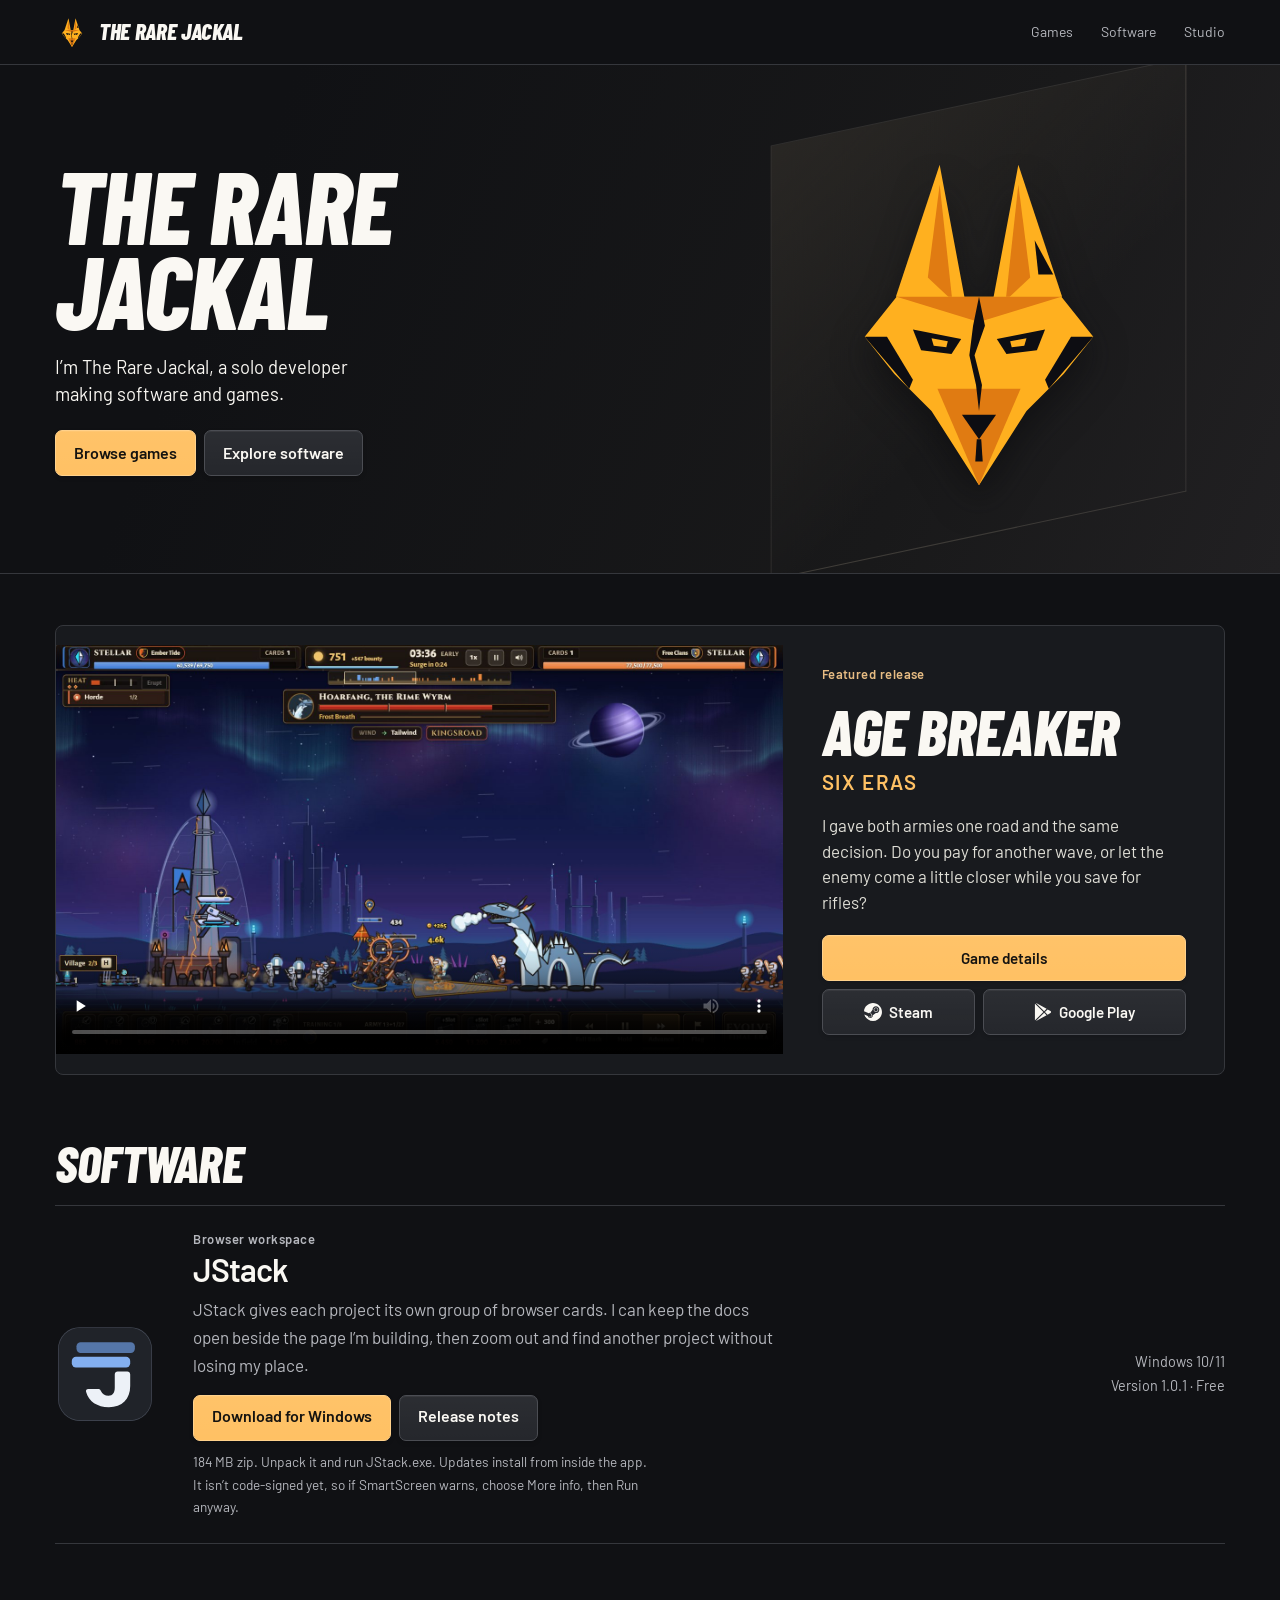
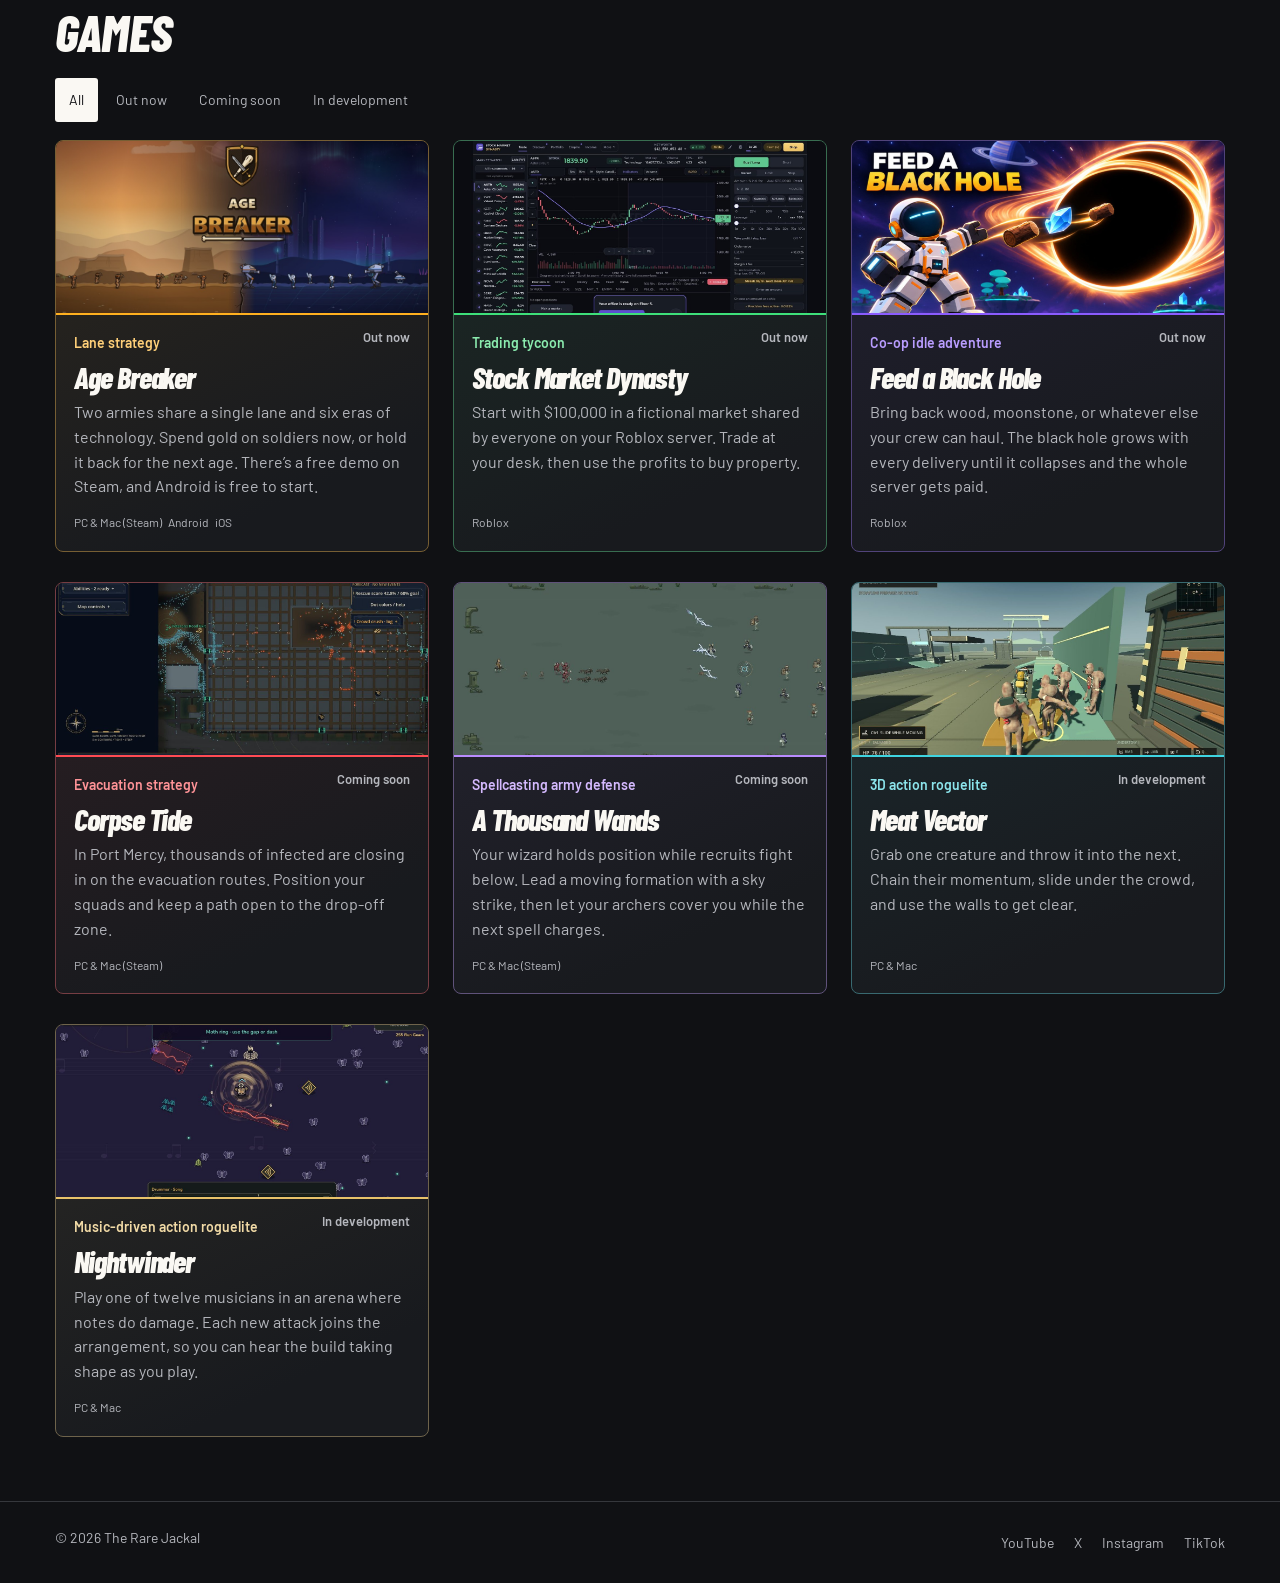
==== commit a8611dc3: "JStack 1.0.1 Co-Authored-By: Claude Opus 5.5 <noreply@anthropic.com>" ====
--- a/index.html
+++ b/index.html
@@ -63,7 +63,7 @@
           <img src="assets/jstack.svg?v=c79f3a86" width="100" height="100" alt="">
           <div><p class="kind">Browser workspace</p><h3>JStack</h3>
           <p>JStack gives each project its own group of browser cards. I can keep the docs open beside the page I’m building, then zoom out and find another project without losing my place.</p><div class="btns"><a class="btn btn-primary" href="https://github.com/TheRareJackal/jstack-releases/releases/latest/download/JStack-windows-x64.zip">Download for Windows</a><a class="btn btn-ghost" href="https://github.com/TheRareJackal/jstack-releases/releases/latest">Release notes</a></div><p class="dlnote">184 MB zip. Unpack it and run JStack.exe. Updates install from inside the app. It isn’t code-signed yet, so if SmartScreen warns, choose More info, then Run anyway.</p></div>
-          <p class="availability">Windows 10/11<br>Version 1.0.0 · Free</p>
+          <p class="availability">Windows 10/11<br>Version 1.0.1 · Free</p>
         </article>
 </section>
 <section id="games">
